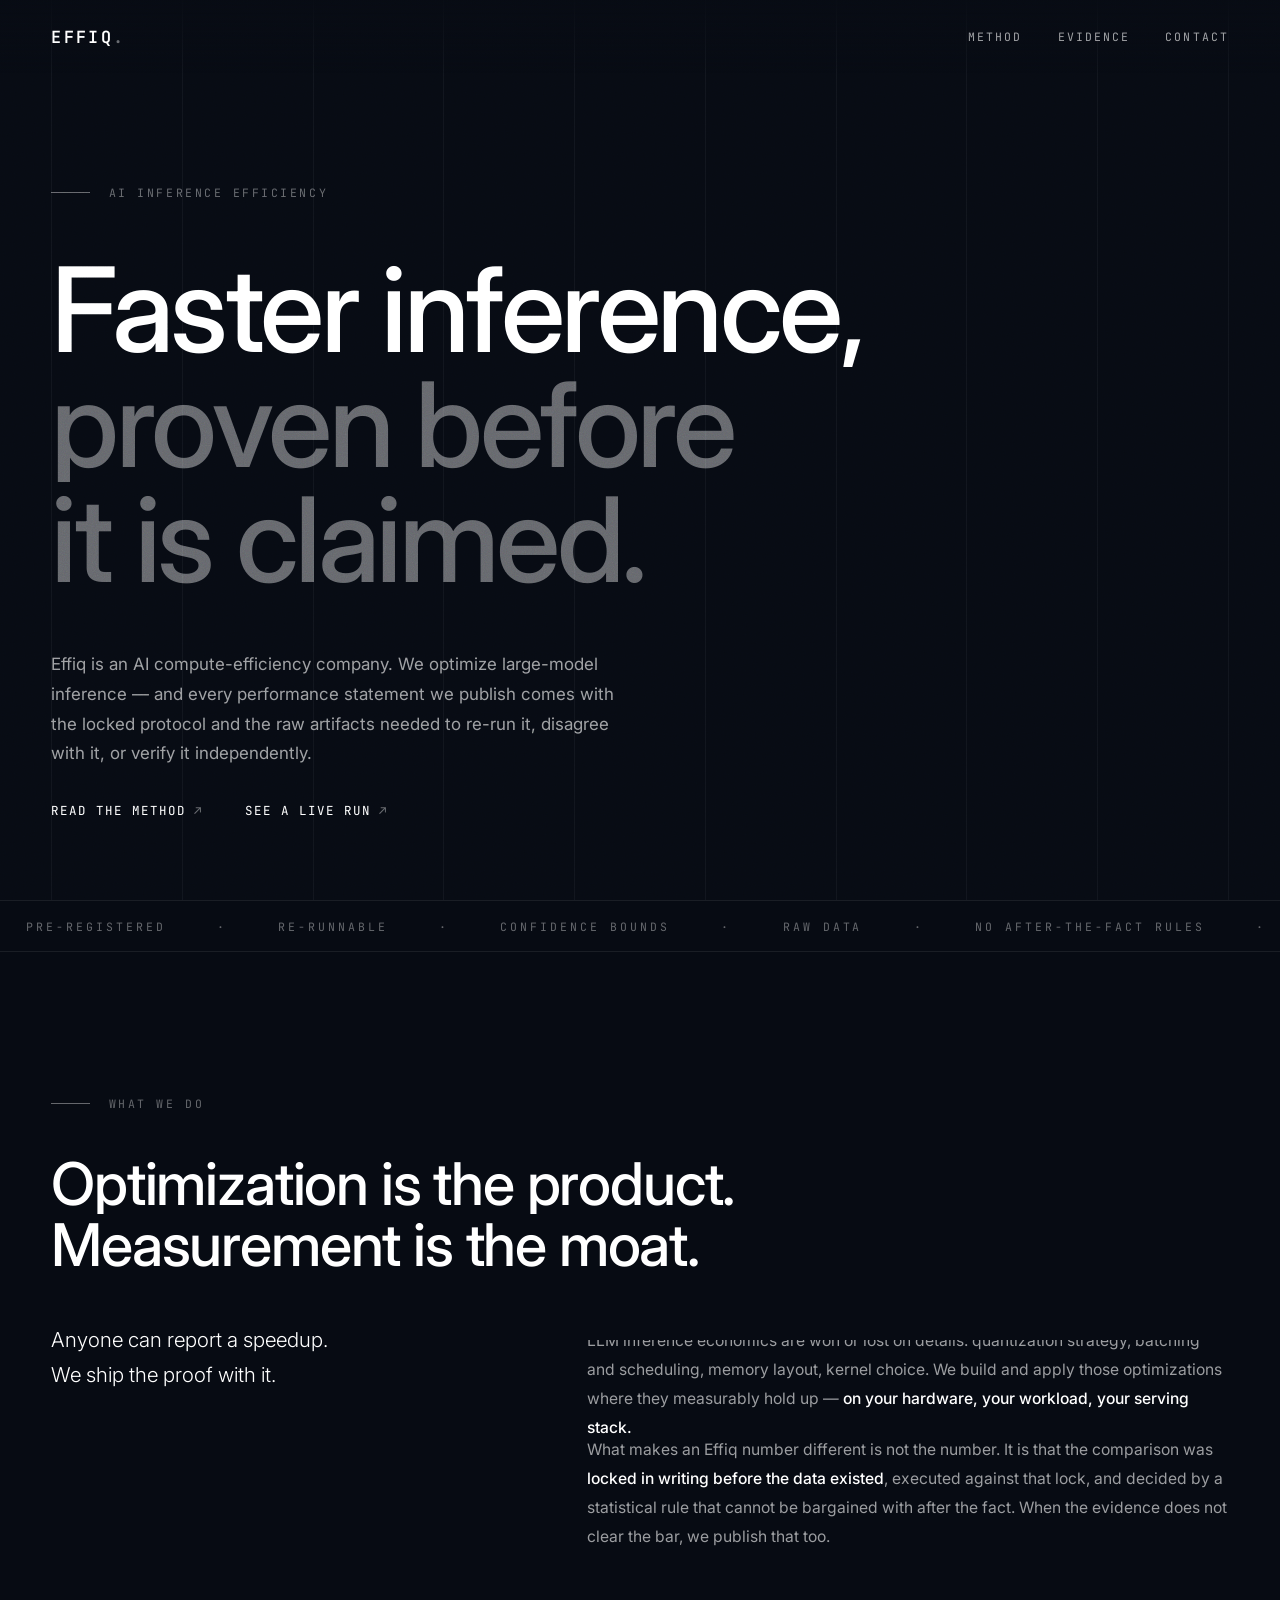
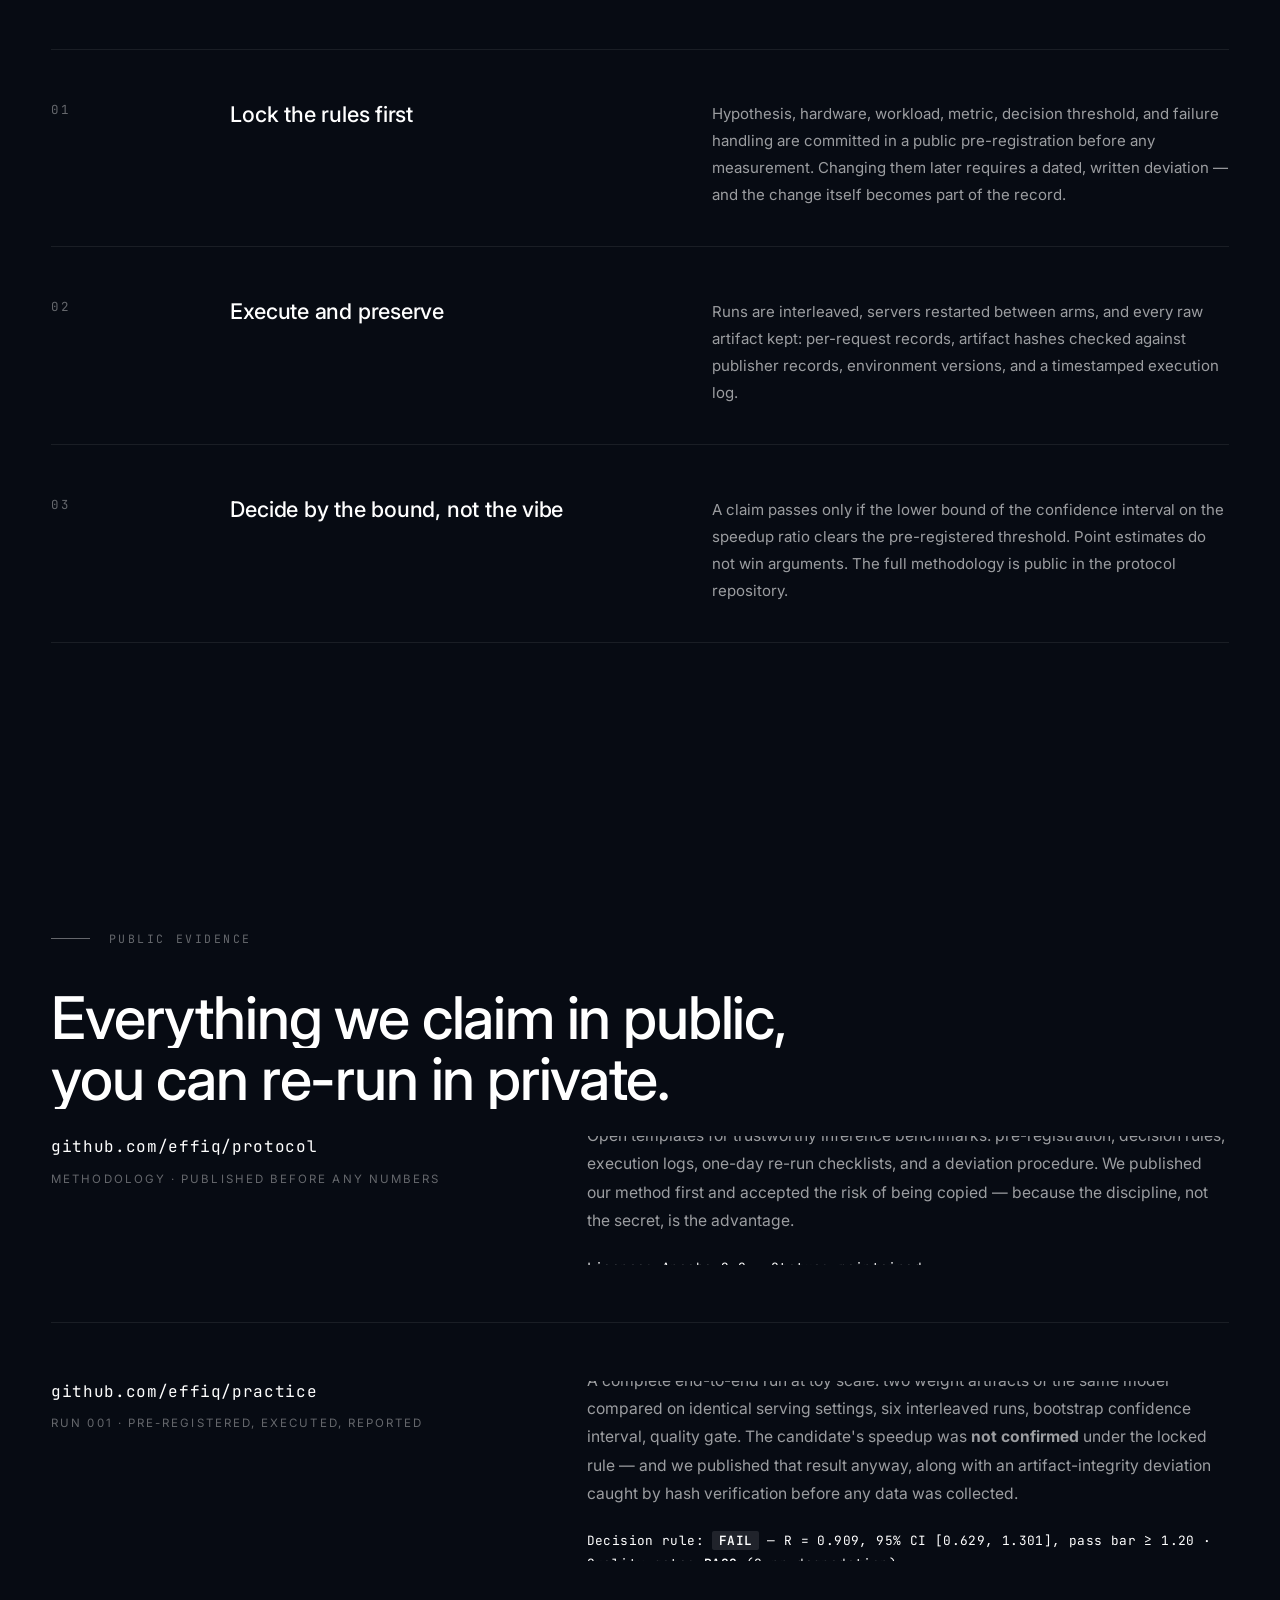
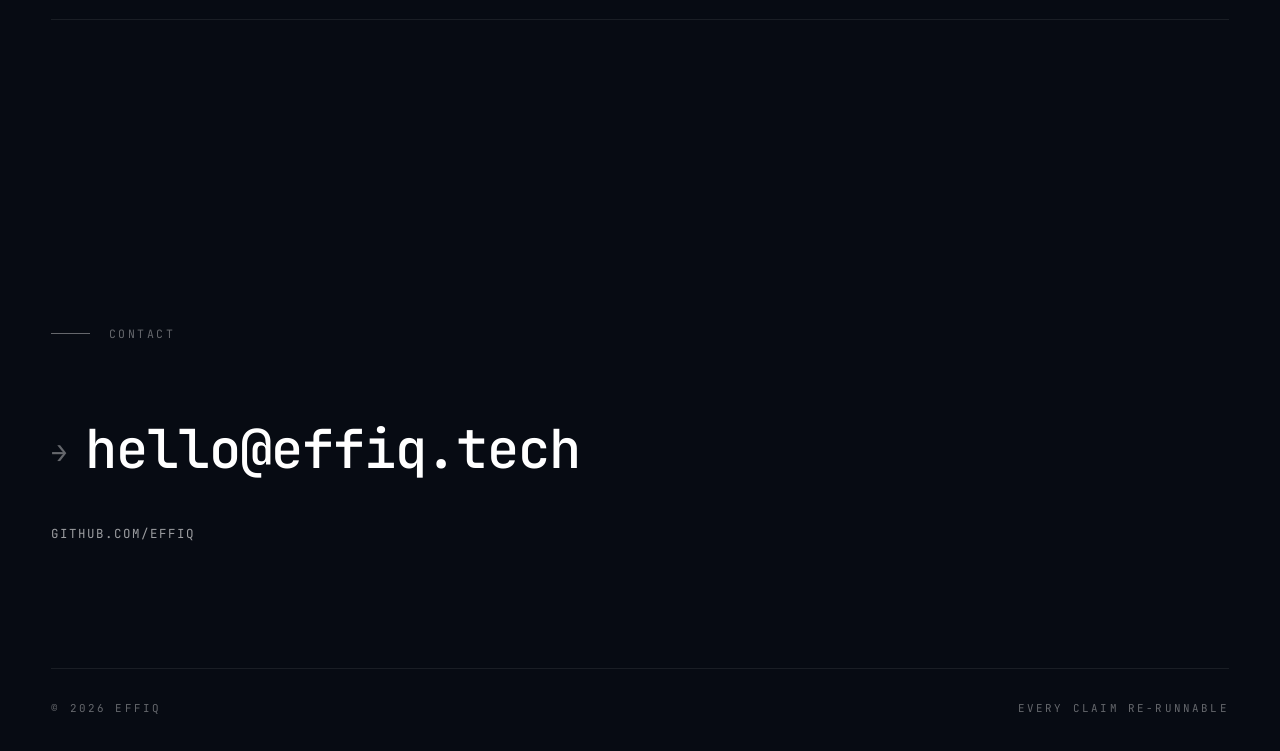
==== index.html @ 31809a0b "Launch effiq.tech" ====
<!DOCTYPE html>
<html lang="en">
<head>
<meta charset="UTF-8">
<meta name="viewport" content="width=device-width, initial-scale=1.0">
<title>Effiq — AI inference efficiency, proven before it is claimed</title>
<meta name="description" content="Effiq optimizes LLM inference and publishes the measurement discipline behind every number. Rules locked before data. Raw artifacts. Confidence-bound decisions.">
<link rel="icon" type="image/svg+xml" href="favicon.svg">
<link rel="preconnect" href="https://fonts.googleapis.com">
<link rel="preconnect" href="https://fonts.gstatic.com" crossorigin>
<link href="https://fonts.googleapis.com/css2?family=Inter:wght@300;400;500;600&family=JetBrains+Mono:wght@400;500;600&display=swap" rel="stylesheet">
<style>
:root{
  --bg:#070b13;
  --ink:#ffffff;
  --dim:rgba(255,255,255,.60);
  --faint:rgba(255,255,255,.38);
  --line:rgba(255,255,255,.08);
  --mono:'JetBrains Mono',ui-monospace,monospace;
  --sans:'Inter',-apple-system,'Segoe UI',sans-serif;
  --ease:cubic-bezier(.625,.05,0,1);
}
*{margin:0;padding:0;box-sizing:border-box}
html{scroll-behavior:smooth}
body{
  background:var(--bg);color:var(--ink);
  font-family:var(--sans);font-weight:400;
  -webkit-font-smoothing:antialiased;
  overflow-x:hidden;
}
::selection{background:var(--ink);color:var(--bg)}
:focus-visible{outline:2px solid rgba(255,255,255,.85);outline-offset:4px}
a{color:inherit;text-decoration:none}

/* line-height trim */
h1,h2,h3,p{--trim:0.5lh}
h1::before,h2::before,h3::before,p::before{
  content:"";display:table;margin-bottom:calc(-1 * var(--trim));
}
h1::after,h2::after,h3::after,p::after{
  content:"";display:table;margin-bottom:calc(-1 * var(--trim));
}

/* grain */
.grain{
  position:fixed;inset:0;z-index:50;pointer-events:none;
  opacity:.20;mix-blend-mode:overlay;
  background-image:url("data:image/svg+xml,%3Csvg xmlns='http://www.w3.org/2000/svg' width='200' height='200'%3E%3Cfilter id='n'%3E%3CfeTurbulence type='fractalNoise' baseFrequency='0.9' numOctaves='4' stitchTiles='stitch'/%3E%3C/filter%3E%3Crect width='200' height='200' filter='url(%23n)'/%3E%3C/svg%3E");
  background-size:200px 200px;
}

/* grid overlay + traces */
.gridlines{position:fixed;inset:0;z-index:0;pointer-events:none;display:flex;justify-content:space-between;padding:0 4vw}
.gridlines i{position:relative;width:1px;height:100%;background:rgba(255,255,255,.045)}
.gridlines i::after{
  content:"";position:absolute;left:0;top:0;width:1px;height:14vh;
  background:linear-gradient(to bottom,transparent,rgba(255,255,255,.28),transparent);
  opacity:0;animation:trace linear infinite;
}
.gridlines i:nth-child(1)::after{animation-duration:8s;animation-delay:0s}
.gridlines i:nth-child(2)::after{animation-duration:10s;animation-delay:3s}
.gridlines i:nth-child(3)::after{animation-duration:7s;animation-delay:6s}
.gridlines i:nth-child(4)::after{animation-duration:11s;animation-delay:2s}
.gridlines i:nth-child(5)::after{animation-duration:9s;animation-delay:8s}
.gridlines i:nth-child(6)::after{animation-duration:12s;animation-delay:4s}
.gridlines i:nth-child(7)::after{animation-duration:6.5s;animation-delay:10s}
.gridlines i:nth-child(8)::after{animation-duration:10.5s;animation-delay:1.5s}
.gridlines i:nth-child(9)::after{animation-duration:8.5s;animation-delay:7s}
.gridlines i:nth-child(10)::after{animation-duration:9.5s;animation-delay:5s}
@keyframes trace{
  0%{transform:translateY(-20vh);opacity:0}
  8%{opacity:.35}
  85%{opacity:.35}
  100%{transform:translateY(120vh);opacity:0}
}

.wrap{position:relative;z-index:1;max-width:1500px;margin:0 auto;padding:0 4vw}

/* nav */
nav{
  position:fixed;top:0;left:0;right:0;z-index:40;
  display:flex;justify-content:space-between;align-items:center;
  padding:1.6rem 4vw;
  background:linear-gradient(to bottom,rgba(7,11,19,.92),rgba(7,11,19,0));
}
.logo{font-family:var(--mono);font-weight:600;font-size:1.05rem;letter-spacing:.14em}
.logo em{font-style:normal;color:var(--faint)}
.navlinks{display:flex;gap:2.2rem;font-family:var(--mono);font-size:.72rem;letter-spacing:.18em;text-transform:uppercase;color:var(--dim)}

/* underline link */
.ul{position:relative;display:inline-block}
.ul::before{
  content:"";position:absolute;bottom:-.10em;left:0;width:100%;height:.0625em;
  background:currentColor;transform:scaleX(0) rotate(.001deg);transform-origin:right;
  transition:transform .5s var(--ease);
}
.ul:hover::before{transform:scaleX(1) rotate(.001deg);transform-origin:left}

/* hero */
.hero{min-height:100svh;display:flex;flex-direction:column;justify-content:flex-end;padding-bottom:9vh;padding-top:9rem;container-type:inline-size}
.hero .label{font-family:var(--mono);font-size:.72rem;letter-spacing:.22em;text-transform:uppercase;color:var(--faint);margin-bottom:3.2rem;display:flex;gap:1.2rem;align-items:center}
.hero .label::before{content:"";width:2.4rem;height:1px;background:var(--faint)}
h1{
  font-size:10cqw;font-weight:500;letter-spacing:-.03em;line-height:.98;
  white-space:nowrap;margin-bottom:4.2rem;
}
h1::before,h1::after{content:none}
h1 .thin{color:var(--faint)}
.hero .sub{max-width:34em;font-size:1.06rem;line-height:1.75;color:var(--dim);margin-bottom:3rem}
.hero .ctas{display:flex;gap:2.6rem;font-family:var(--mono);font-size:.78rem;letter-spacing:.16em;text-transform:uppercase}
.hero .ctas a{color:var(--ink)}
.hero .ctas a span{color:var(--faint);margin-left:.5rem}

/* marquee */
.marquee{border-top:1px solid var(--line);border-bottom:1px solid var(--line);overflow:hidden;padding:1.1rem 0;position:relative;z-index:1}
.marquee .track{display:flex;width:max-content;animation:mq 42s linear infinite;font-family:var(--mono);font-size:.72rem;letter-spacing:.26em;text-transform:uppercase;color:var(--faint);white-space:nowrap}
.marquee .track span{padding:0 1.6rem}
@keyframes mq{from{transform:translateX(0)}to{transform:translateX(-50%)}}

/* sections */
section{padding:16vh 0}
.kicker{font-family:var(--mono);font-size:.72rem;letter-spacing:.22em;text-transform:uppercase;color:var(--faint);margin-bottom:4.5rem;display:flex;gap:1.2rem;align-items:center}
.kicker::before{content:"";width:2.4rem;height:1px;background:var(--faint)}
h2{font-size:clamp(2.2rem,4.6vw,4.2rem);font-weight:500;letter-spacing:-.02em;line-height:1.04;max-width:16em}

/* split two-col, asymmetric */
.cols{display:grid;grid-template-columns:5fr 7fr;gap:6vw;margin-top:6rem}
.cols .lead{font-size:1.28rem;line-height:1.7;color:var(--ink);font-weight:300}
.cols .body{font-size:.98rem;line-height:1.85;color:var(--dim)}
.cols .body p+p{margin-top:1.4em}
.cols .body strong{color:var(--ink);font-weight:500}

/* method steps — rules, not cards */
.steps{margin-top:7rem;border-top:1px solid var(--line)}
.step{display:grid;grid-template-columns:8rem 1fr 1.2fr;gap:4vw;padding:3.2rem 0;border-bottom:1px solid var(--line);align-items:baseline}
.step .num{font-family:var(--mono);font-size:.78rem;letter-spacing:.2em;color:var(--faint)}
.step h3{font-size:1.35rem;font-weight:500;letter-spacing:-.01em}
.step p{font-size:.94rem;line-height:1.8;color:var(--dim)}

/* evidence rows */
.repo-row{display:grid;grid-template-columns:5fr 7fr;gap:6vw;padding:3.6rem 0;border-bottom:1px solid var(--line);align-items:start}
.repo-row:first-of-type{border-top:1px solid var(--line);margin-top:6rem}
.repo-row .name{font-family:var(--mono);font-size:1rem;letter-spacing:.04em}
.repo-row small{display:block;margin-top:.9rem;font-size:.72rem;letter-spacing:.18em;text-transform:uppercase;color:var(--faint)}
.repo-row .desc{font-size:.98rem;line-height:1.8;color:var(--dim)}
.repo-row .desc .stat{font-family:var(--mono);font-size:.8rem;color:var(--ink);display:block;margin-top:1.3rem;letter-spacing:.03em}
.repo-row .desc .stat b{font-weight:600}
.repo-row .desc .stat .fail{color:var(--ink);background:rgba(255,255,255,.10);padding:.1em .5em;border-radius:2px}

/* footer */
footer{padding:18vh 0 4vh}
footer .mail{font-size:clamp(1.8rem,4.2vw,3.6rem);font-weight:500;letter-spacing:-.02em;font-family:var(--mono)}
footer .mail span{font-size:.5em;vertical-align:middle;margin-right:1.2rem;color:var(--faint)}
footer .githubline{margin-top:2.6rem;font-family:var(--mono);font-size:.78rem;letter-spacing:.16em;text-transform:uppercase;color:var(--dim)}
.footbar{margin-top:14vh;padding-top:2rem;border-top:1px solid var(--line);display:flex;justify-content:space-between;font-family:var(--mono);font-size:.68rem;letter-spacing:.2em;text-transform:uppercase;color:var(--faint)}

/* reveal */
.lm{display:block;overflow:clip}
.rv .li{display:block;transform:translateY(110%);transition:transform 1.1s var(--ease)}
.rv.on .li{transform:translateY(0)}

@media (max-width:900px){
  .cols,.repo-row,.step{grid-template-columns:1fr;gap:1.6rem}
  h1{white-space:normal;font-size:clamp(2.6rem,13vw,5rem)}
  .navlinks{display:none}
  section{padding:12vh 0}
}
@media (prefers-reduced-motion:reduce){
  .gridlines i::after,.marquee .track{animation:none}
  .rv .li,.rv2{transform:none;transition:none;opacity:1}
  html{scroll-behavior:auto}
}
</style>
</head>
<body>

<div class="grain" aria-hidden="true"></div>
<div class="gridlines" aria-hidden="true"><i></i><i></i><i></i><i></i><i></i><i></i><i></i><i></i><i></i><i></i></div>

<nav>
  <a class="logo" href="#top">EFFIQ<em>.</em></a>
  <div class="navlinks">
    <a class="ul" href="#method">Method</a>
    <a class="ul" href="#evidence">Evidence</a>
    <a class="ul" href="#contact">Contact</a>
  </div>
</nav>

<header class="hero wrap" id="top">
  <div class="label">AI inference efficiency</div>
  <h1>
    <span class="lm"><span class="li">Faster inference,</span></span>
    <span class="lm"><span class="li thin">proven before</span></span>
    <span class="lm"><span class="li thin">it is claimed.</span></span>
  </h1>
  <p class="sub">Effiq is an AI compute-efficiency company. We optimize large-model inference —
  and every performance statement we publish comes with the locked protocol and the raw
  artifacts needed to re-run it, disagree with it, or verify it independently.</p>
  <div class="ctas">
    <a class="ul" href="https://github.com/effiq/protocol">Read the method<span>↗</span></a>
    <a class="ul" href="https://github.com/effiq/practice">See a live run<span>↗</span></a>
  </div>
</header>

<div class="marquee" aria-hidden="true">
  <div class="track">
    <span>Pre-registered</span><span>·</span><span>Re-runnable</span><span>·</span><span>Confidence bounds</span><span>·</span><span>Raw data</span><span>·</span><span>No after-the-fact rules</span><span>·</span><span>Artifact hashes verified</span><span>·</span>
    <span>Pre-registered</span><span>·</span><span>Re-runnable</span><span>·</span><span>Confidence bounds</span><span>·</span><span>Raw data</span><span>·</span><span>No after-the-fact rules</span><span>·</span><span>Artifact hashes verified</span><span>·</span>
  </div>
</div>

<main class="wrap">

  <section id="method">
    <div class="kicker">What we do</div>
    <h2 class="rv"><span class="lm"><span class="li">Optimization is the product.</span></span>
    <span class="lm"><span class="li">Measurement is the moat.</span></span></h2>
    <div class="cols">
      <p class="lead rv"><span class="lm"><span class="li">Anyone can report a speedup.</span></span>
      <span class="lm"><span class="li">We ship the proof with it.</span></span></p>
      <div class="body rv"><span class="lm"><span class="li">
        <p>LLM inference economics are won or lost on details: quantization strategy, batching and scheduling, memory layout, kernel choice. We build and apply those optimizations where they measurably hold up — <strong>on your hardware, your workload, your serving stack.</strong></p>
        <p>What makes an Effiq number different is not the number. It is that the comparison was <strong>locked in writing before the data existed</strong>, executed against that lock, and decided by a statistical rule that cannot be bargained with after the fact. When the evidence does not clear the bar, we publish that too.</p>
      </span></span></div>
    </div>

    <div class="steps">
      <div class="step rv2">
        <div class="num">01</div>
        <h3>Lock the rules first</h3>
        <p>Hypothesis, hardware, workload, metric, decision threshold, and failure handling are committed in a public pre-registration before any measurement. Changing them later requires a dated, written deviation — and the change itself becomes part of the record.</p>
</div>
      <div class="step rv2">
        <div class="num">02</div>
        <h3>Execute and preserve</h3>
        <p>Runs are interleaved, servers restarted between arms, and every raw artifact kept: per-request records, artifact hashes checked against publisher records, environment versions, and a timestamped execution log.</p>
</div>
      <div class="step rv2">
        <div class="num">03</div>
        <h3>Decide by the bound, not the vibe</h3>
        <p>A claim passes only if the lower bound of the confidence interval on the speedup ratio clears the pre-registered threshold. Point estimates do not win arguments. The full methodology is public in the protocol repository.</p>
</div>
    </div>
  </section>

  <section id="evidence">
    <div class="kicker">Public evidence</div>
    <h2 class="rv"><span class="lm"><span class="li">Everything we claim in public,</span></span>
    <span class="lm"><span class="li">you can re-run in private.</span></span></h2>

    <div class="repo-row rv2">
      <div><a class="name ul" href="https://github.com/effiq/protocol">github.com/effiq/protocol</a>
      <small>Methodology · published before any numbers</small></div>
    </span></span><span class="lm"><span class="li">
      <p class="desc">Open templates for trustworthy inference benchmarks: pre-registration, decision rules, execution logs, one-day re-run checklists, and a deviation procedure. We published our method first and accepted the risk of being copied — because the discipline, not the secret, is the advantage.
      <span class="stat">License: Apache-2.0 · Status: maintained</span></p>
</div>

    <div class="repo-row rv2">
      <div><a class="name ul" href="https://github.com/effiq/practice">github.com/effiq/practice</a>
      <small>Run 001 · pre-registered, executed, reported</small></div>
    </span></span><span class="lm"><span class="li">
      <p class="desc">A complete end-to-end run at toy scale: two weight artifacts of the same model compared on identical serving settings, six interleaved runs, bootstrap confidence interval, quality gate. The candidate's speedup was <b>not confirmed</b> under the locked rule — and we published that result anyway, along with an artifact-integrity deviation caught by hash verification before any data was collected.
      <span class="stat">Decision rule: <b class="fail">FAIL</b> — R = 0.909, 95% CI [0.629, 1.301], pass bar ≥ 1.20 · Quality gate: <b>PASS</b> (0 pp degradation)</span></p>
</div>
  </section>

  <footer id="contact">
    <div class="kicker">Contact</div>
    <a class="mail ul" href="mailto:hello@effiq.tech"><span>→</span>hello@effiq.tech</a>
    <div class="githubline"><a class="ul" href="https://github.com/effiq">github.com/effiq</a></div>
    <div class="footbar">
      <span>© 2026 Effiq</span>
      <span>Every claim re-runnable</span>
    </div>
  </footer>

</main>

<script>
(function(){
  var io=new IntersectionObserver(function(entries){
    entries.forEach(function(e){
      if(e.isIntersecting){e.target.classList.add('on');io.unobserve(e.target);}
    });
  },{threshold:.15});
  document.querySelectorAll('.rv,.rv2').forEach(function(el){io.observe(el);});
})();
</script>
</body>
</html>
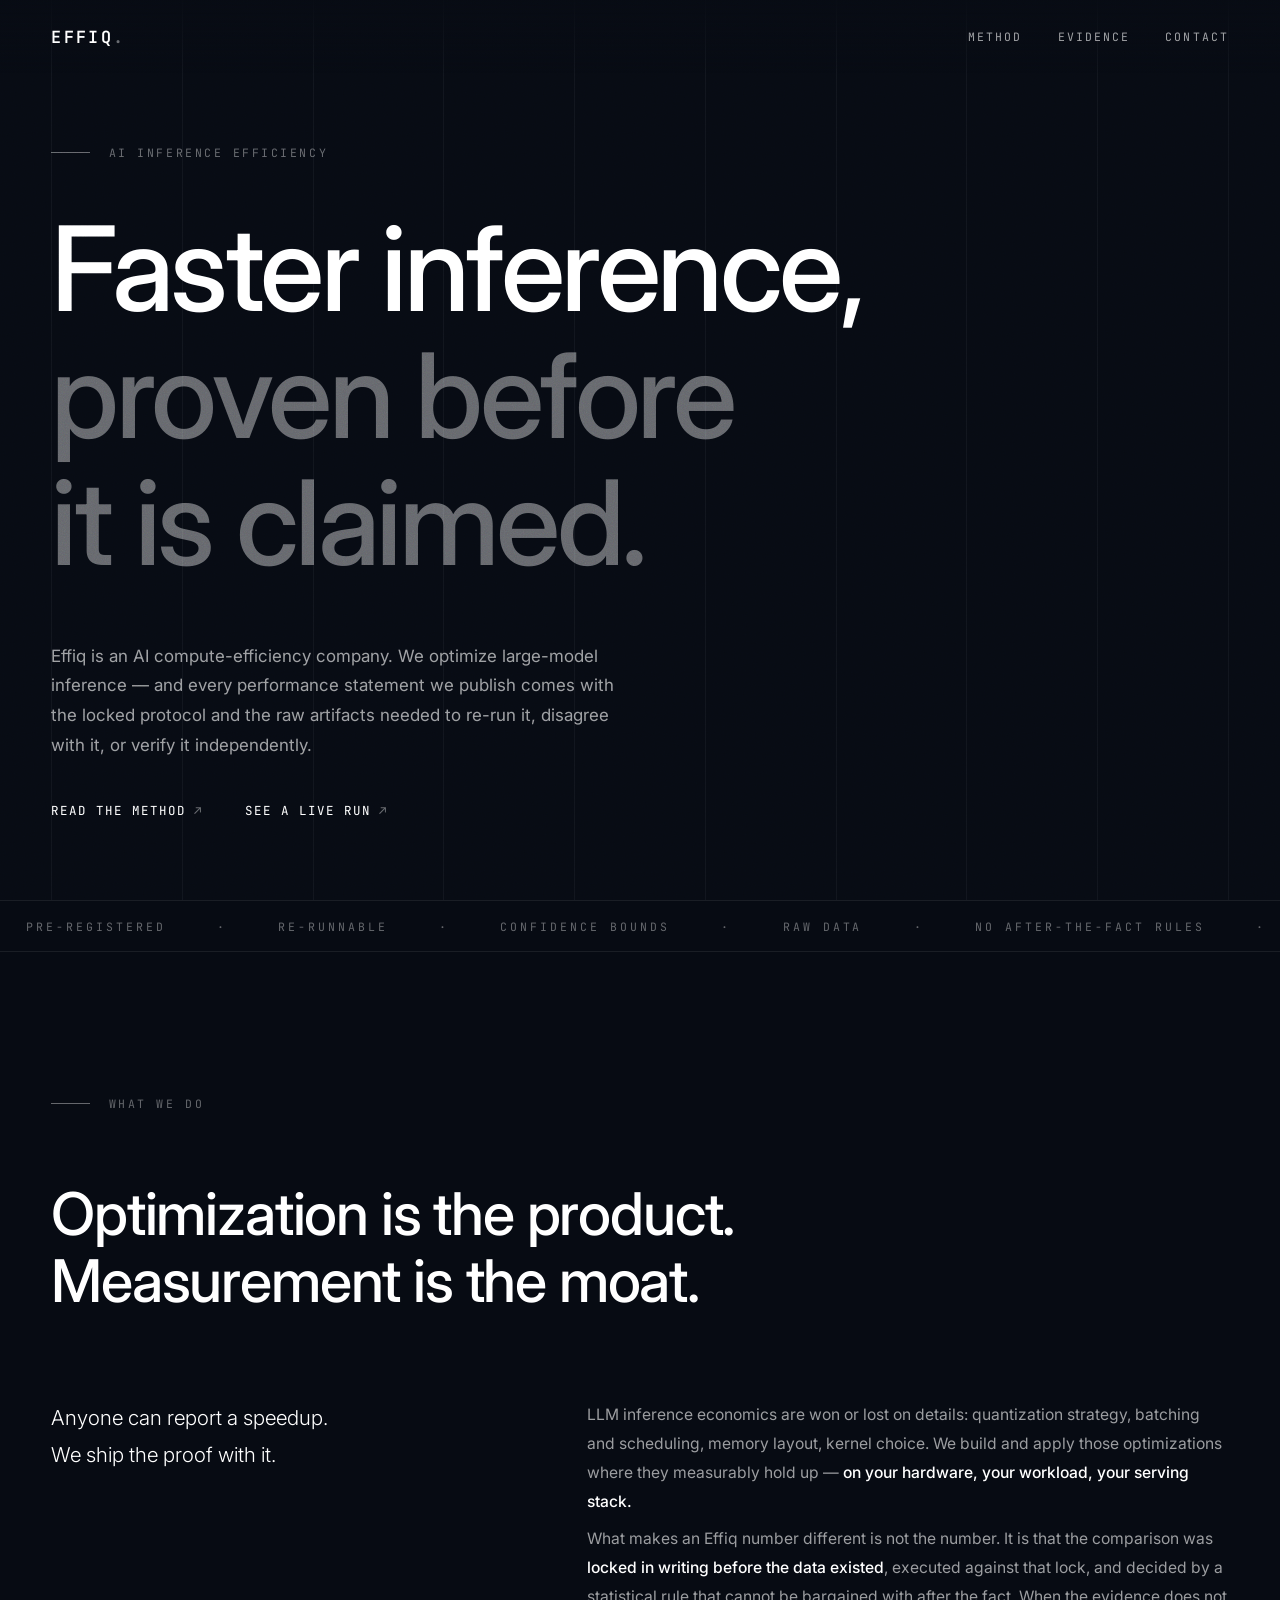
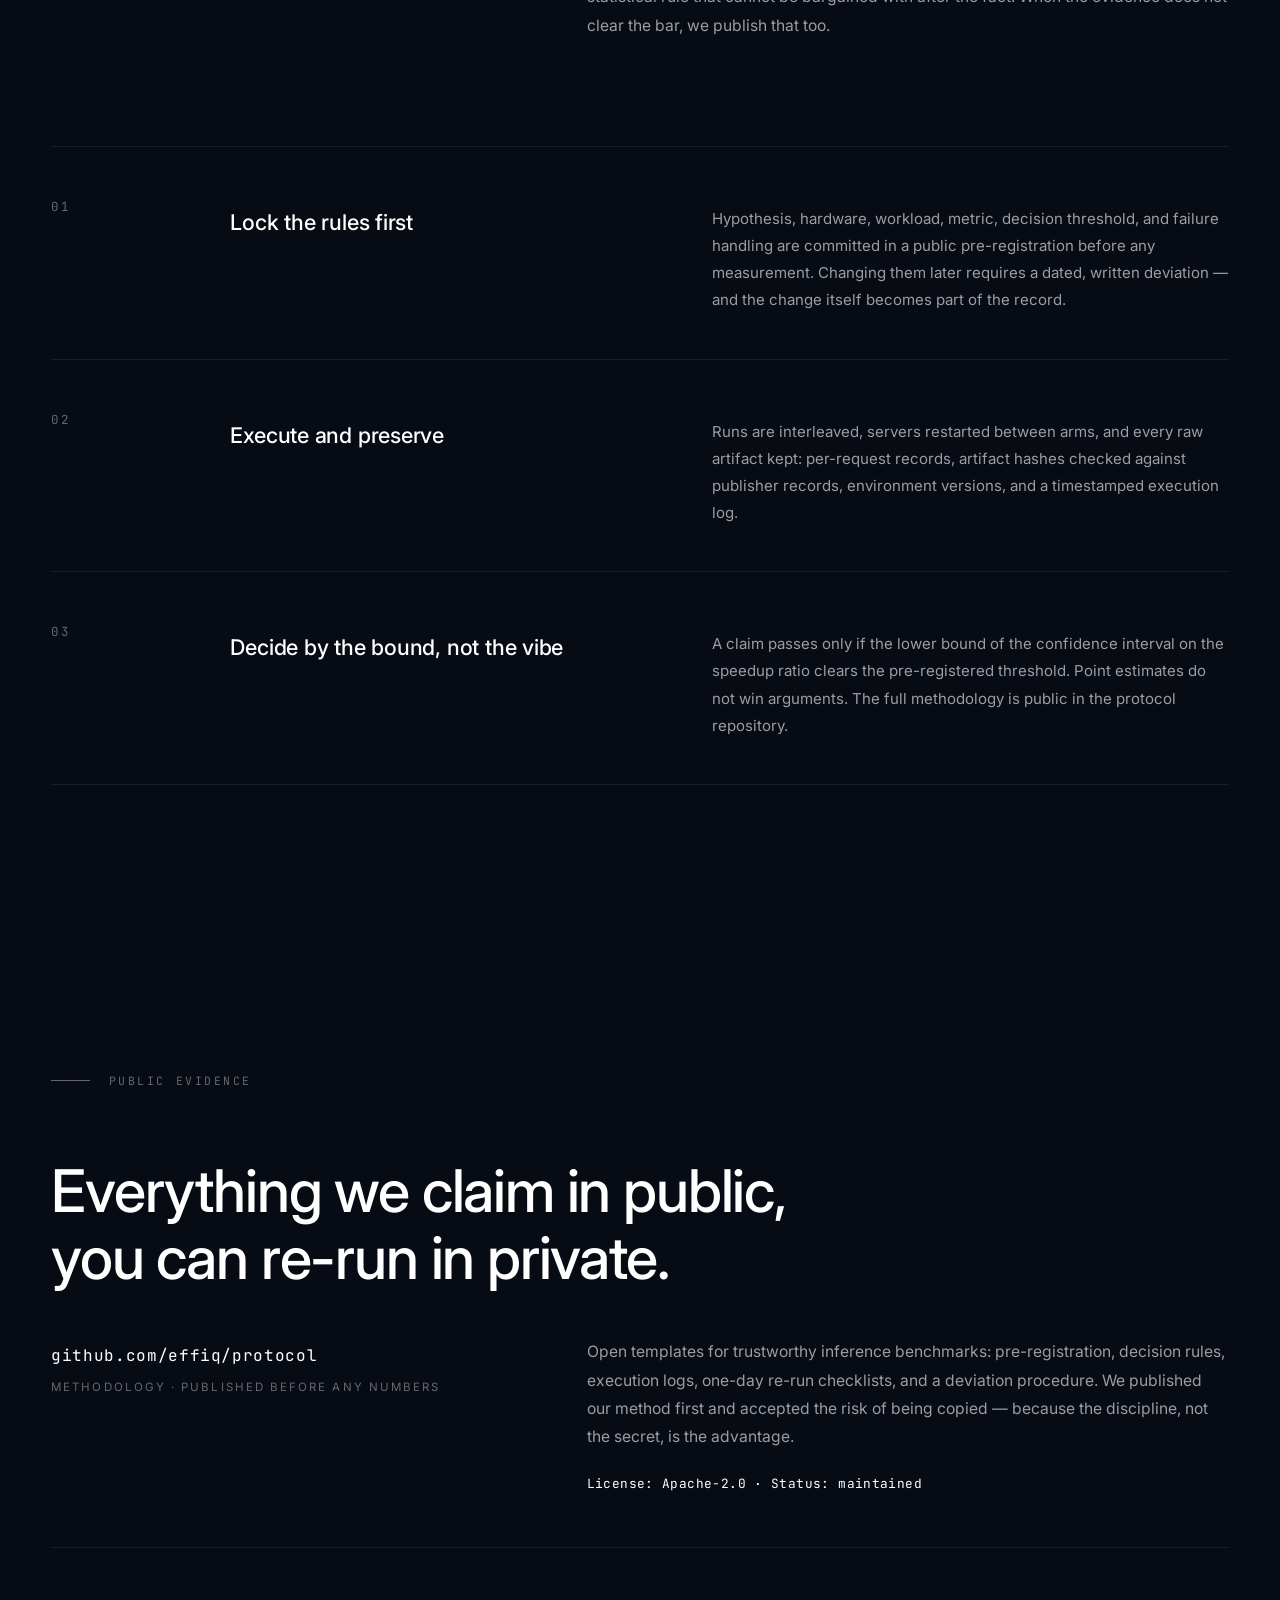
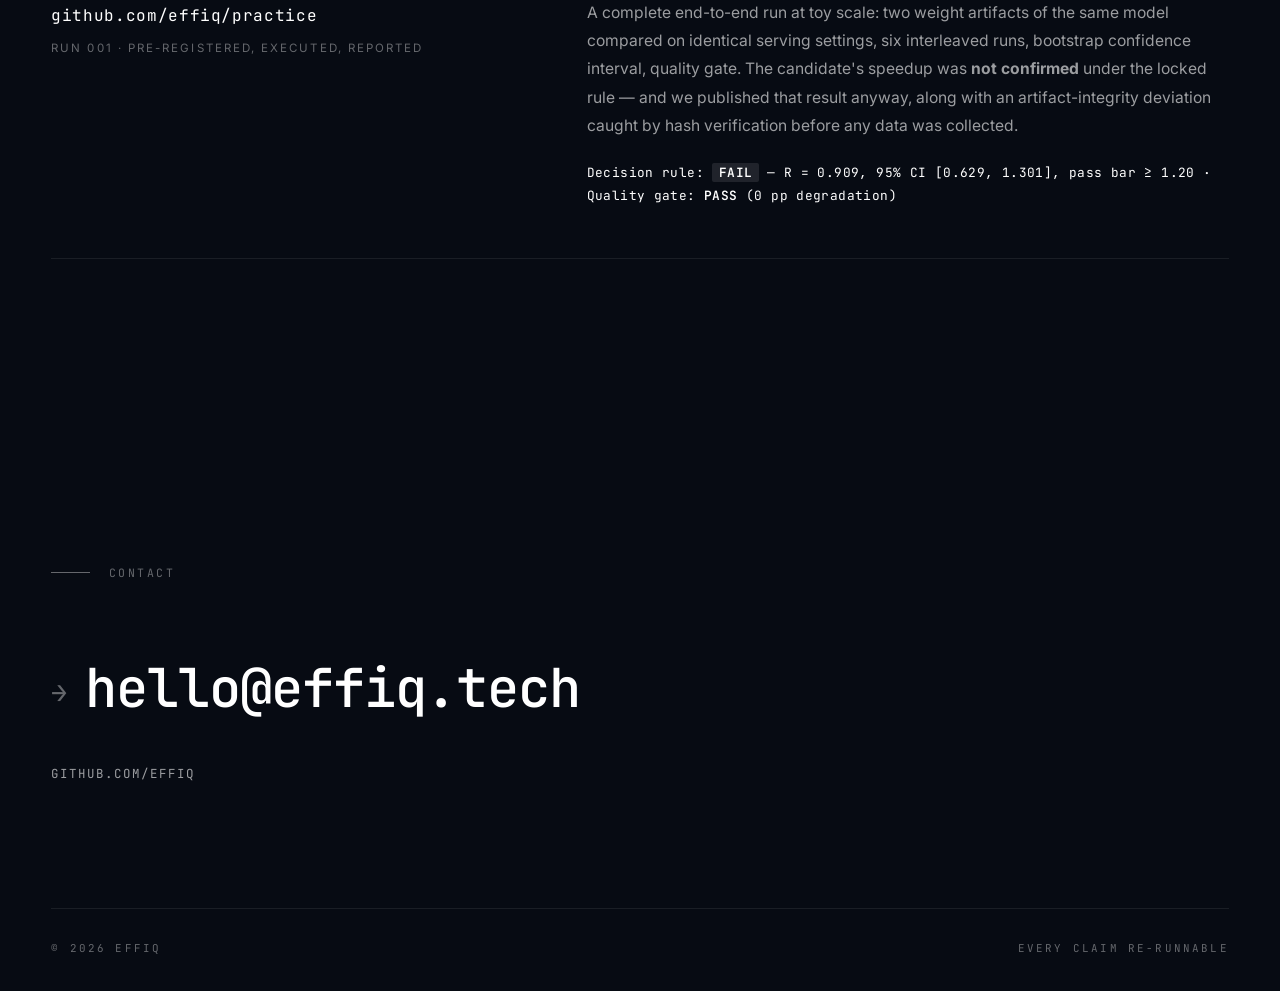
==== commit ec5cf905: "Add files via upload" ====
--- a/index.html
+++ b/index.html
@@ -33,7 +33,7 @@
 a{color:inherit;text-decoration:none}
 
 /* line-height trim */
-h1,h2,h3,p{--trim:0.5lh}
+h1,h2,h3,p{--trim:calc(.5lh - .5em)}
 h1::before,h2::before,h3::before,p::before{
   content:"";display:table;margin-bottom:calc(-1 * var(--trim));
 }
@@ -155,7 +155,7 @@
 .footbar{margin-top:14vh;padding-top:2rem;border-top:1px solid var(--line);display:flex;justify-content:space-between;font-family:var(--mono);font-size:.68rem;letter-spacing:.2em;text-transform:uppercase;color:var(--faint)}
 
 /* reveal */
-.lm{display:block;overflow:clip}
+.lm{display:block;overflow:clip;padding-block:.1em;margin-block:-.1em}
 .rv .li{display:block;transform:translateY(110%);transition:transform 1.1s var(--ease)}
 .rv.on .li{transform:translateY(0)}
 
@@ -251,7 +251,6 @@
     <div class="repo-row rv2">
       <div><a class="name ul" href="https://github.com/effiq/protocol">github.com/effiq/protocol</a>
       <small>Methodology · published before any numbers</small></div>
-    </span></span><span class="lm"><span class="li">
       <p class="desc">Open templates for trustworthy inference benchmarks: pre-registration, decision rules, execution logs, one-day re-run checklists, and a deviation procedure. We published our method first and accepted the risk of being copied — because the discipline, not the secret, is the advantage.
       <span class="stat">License: Apache-2.0 · Status: maintained</span></p>
 </div>
@@ -259,7 +258,6 @@
     <div class="repo-row rv2">
       <div><a class="name ul" href="https://github.com/effiq/practice">github.com/effiq/practice</a>
       <small>Run 001 · pre-registered, executed, reported</small></div>
-    </span></span><span class="lm"><span class="li">
       <p class="desc">A complete end-to-end run at toy scale: two weight artifacts of the same model compared on identical serving settings, six interleaved runs, bootstrap confidence interval, quality gate. The candidate's speedup was <b>not confirmed</b> under the locked rule — and we published that result anyway, along with an artifact-integrity deviation caught by hash verification before any data was collected.
       <span class="stat">Decision rule: <b class="fail">FAIL</b> — R = 0.909, 95% CI [0.629, 1.301], pass bar ≥ 1.20 · Quality gate: <b>PASS</b> (0 pp degradation)</span></p>
 </div>
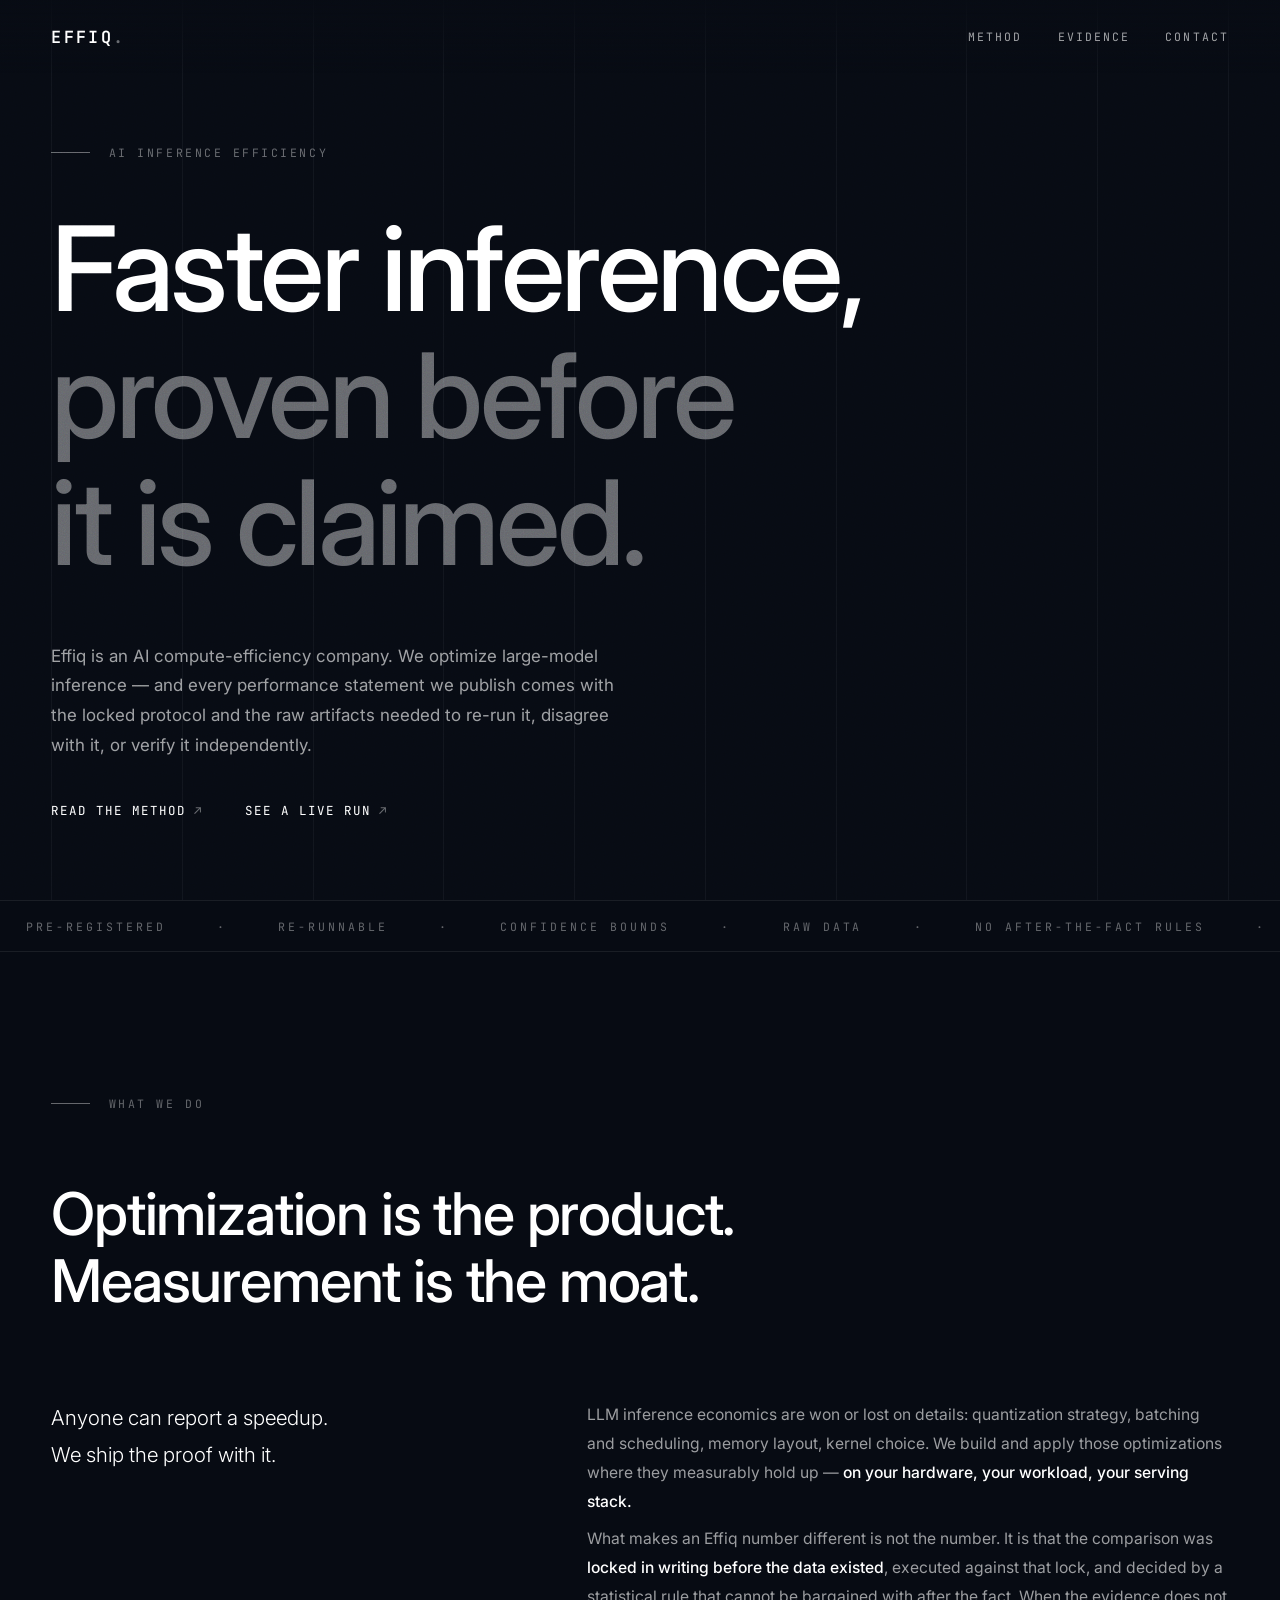
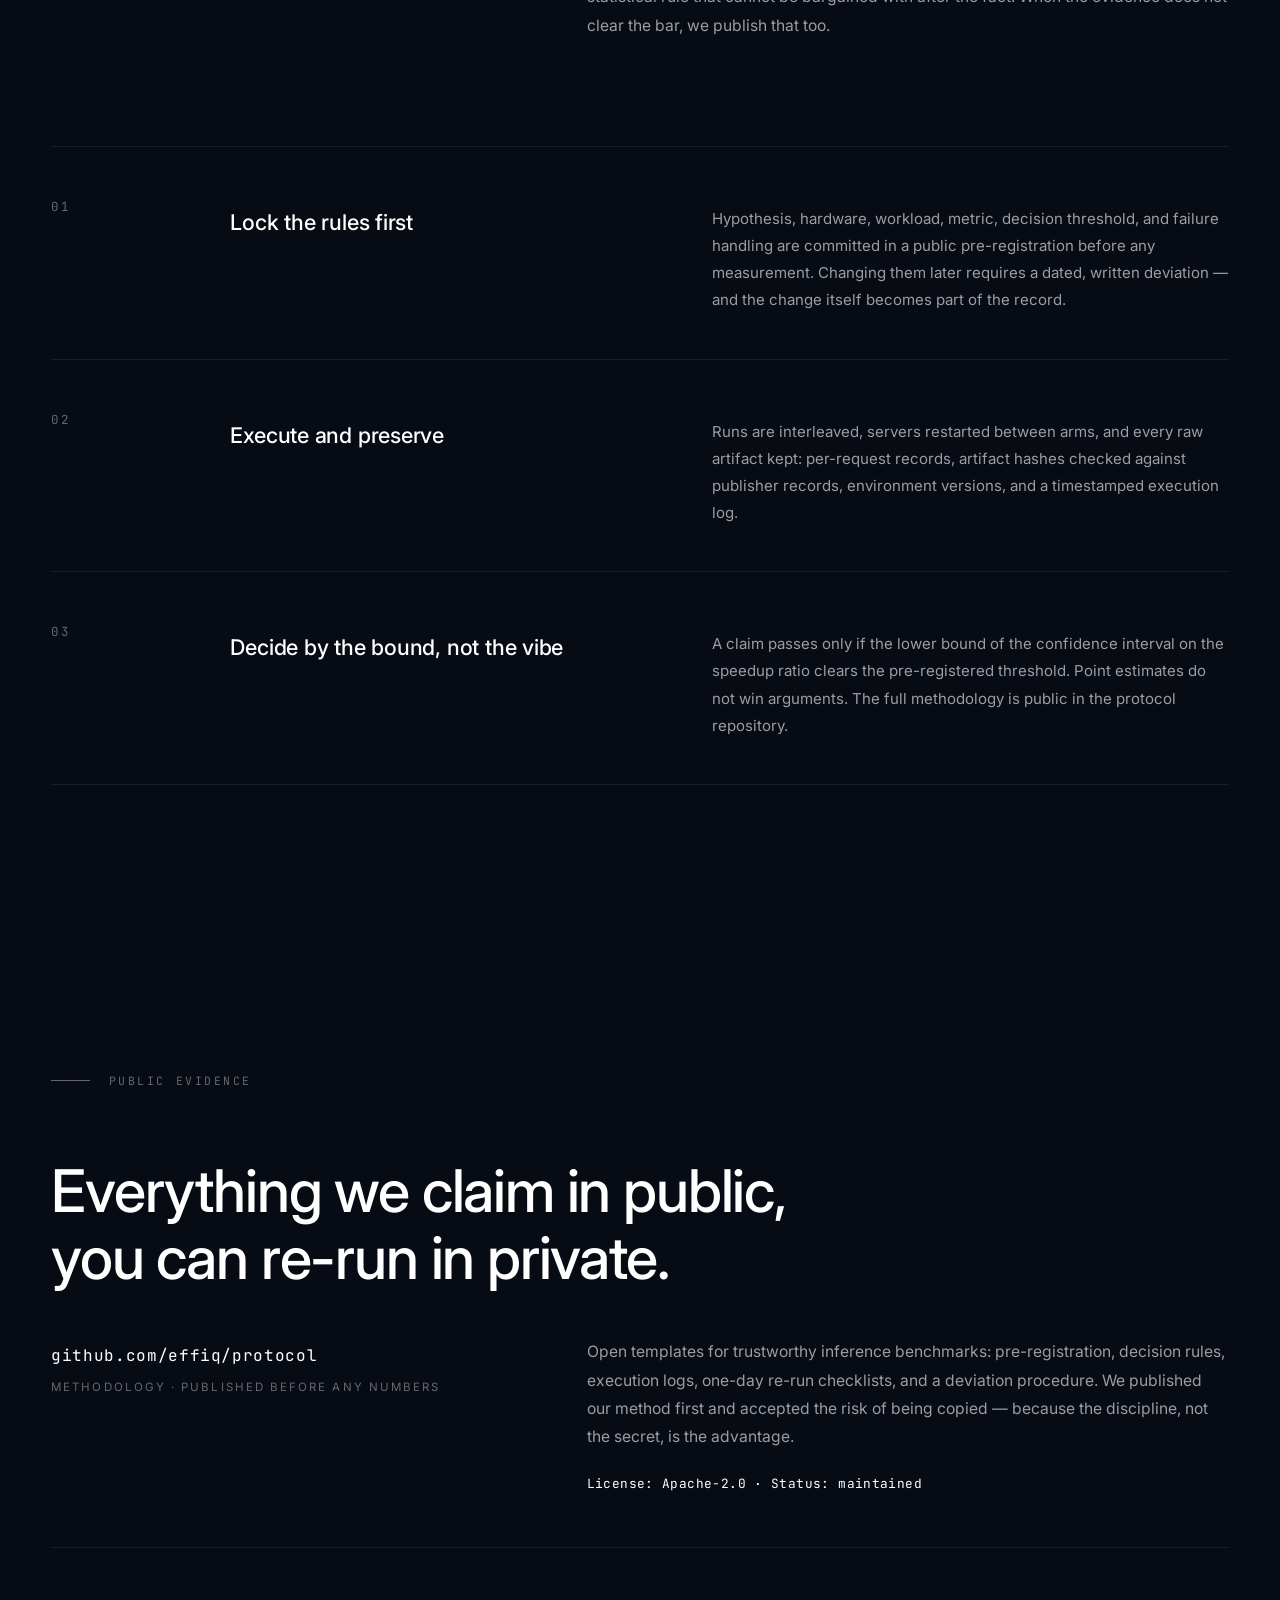
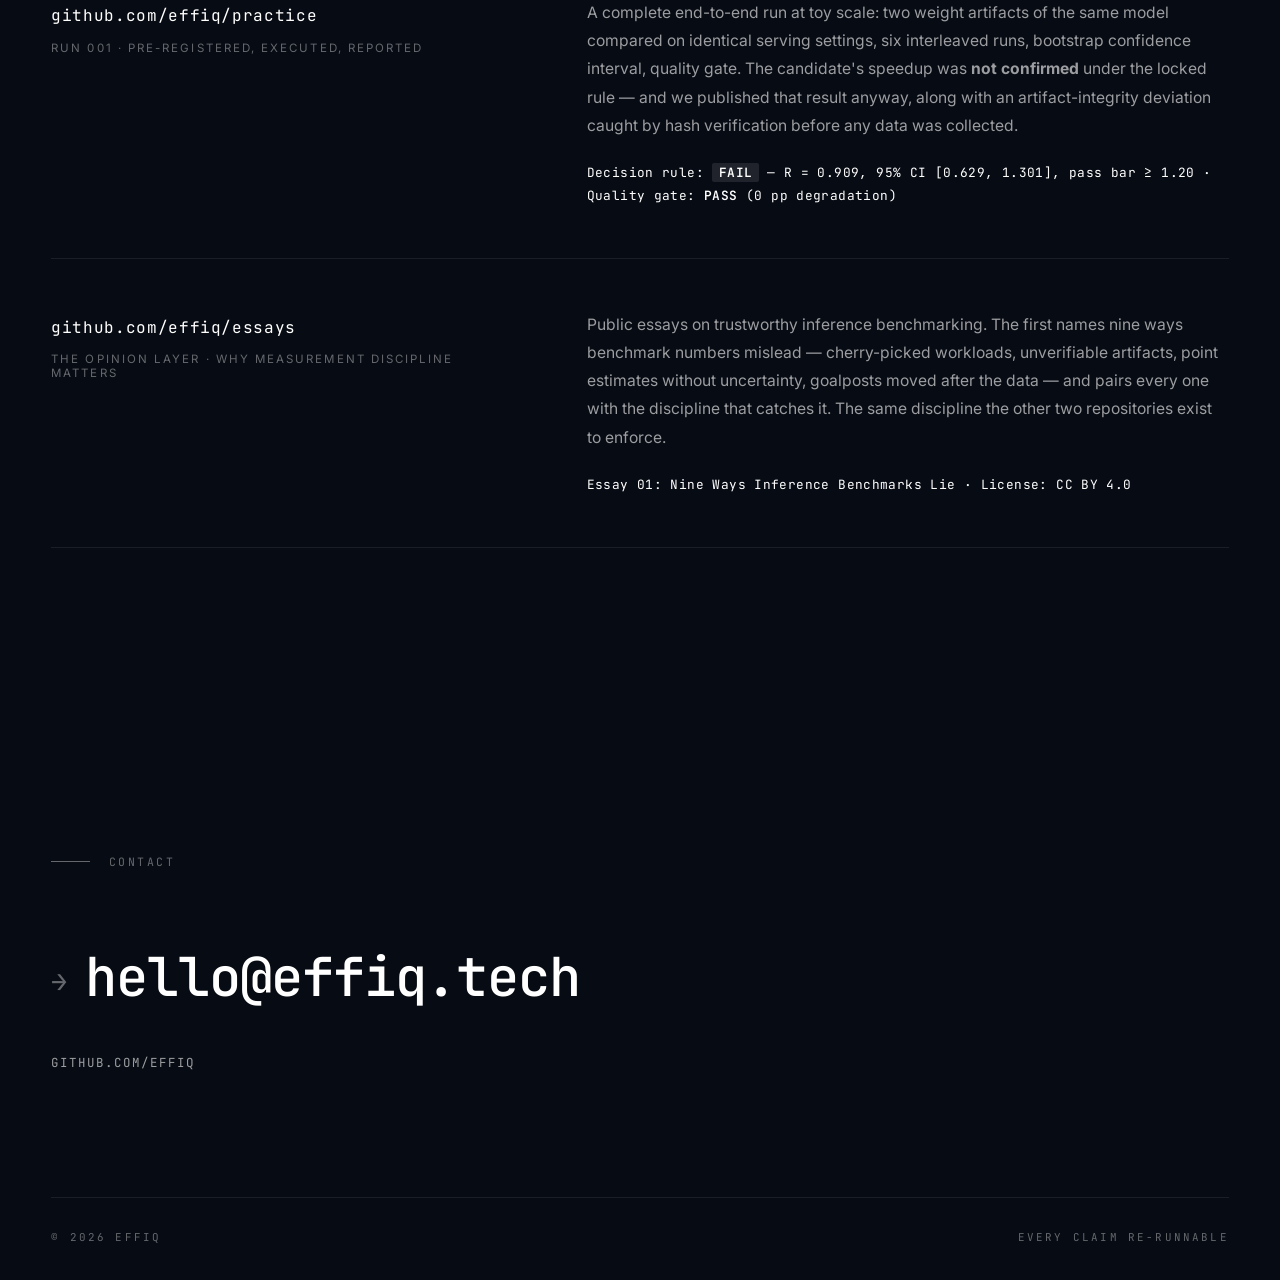
==== commit cfe8cf78: "Add essays repo to Evidence section" ====
--- a/index.html
+++ b/index.html
@@ -261,6 +261,13 @@
       <p class="desc">A complete end-to-end run at toy scale: two weight artifacts of the same model compared on identical serving settings, six interleaved runs, bootstrap confidence interval, quality gate. The candidate's speedup was <b>not confirmed</b> under the locked rule — and we published that result anyway, along with an artifact-integrity deviation caught by hash verification before any data was collected.
       <span class="stat">Decision rule: <b class="fail">FAIL</b> — R = 0.909, 95% CI [0.629, 1.301], pass bar ≥ 1.20 · Quality gate: <b>PASS</b> (0 pp degradation)</span></p>
 </div>
+
+    <div class="repo-row rv2">
+      <div><a class="name ul" href="https://github.com/effiq/essays">github.com/effiq/essays</a>
+      <small>The opinion layer · why measurement discipline matters</small></div>
+      <p class="desc">Public essays on trustworthy inference benchmarking. The first names nine ways benchmark numbers mislead — cherry-picked workloads, unverifiable artifacts, point estimates without uncertainty, goalposts moved after the data — and pairs every one with the discipline that catches it. The same discipline the other two repositories exist to enforce.
+      <span class="stat">Essay 01: Nine Ways Inference Benchmarks Lie · License: CC BY 4.0</span></p>
+</div>
   </section>
 
   <footer id="contact">
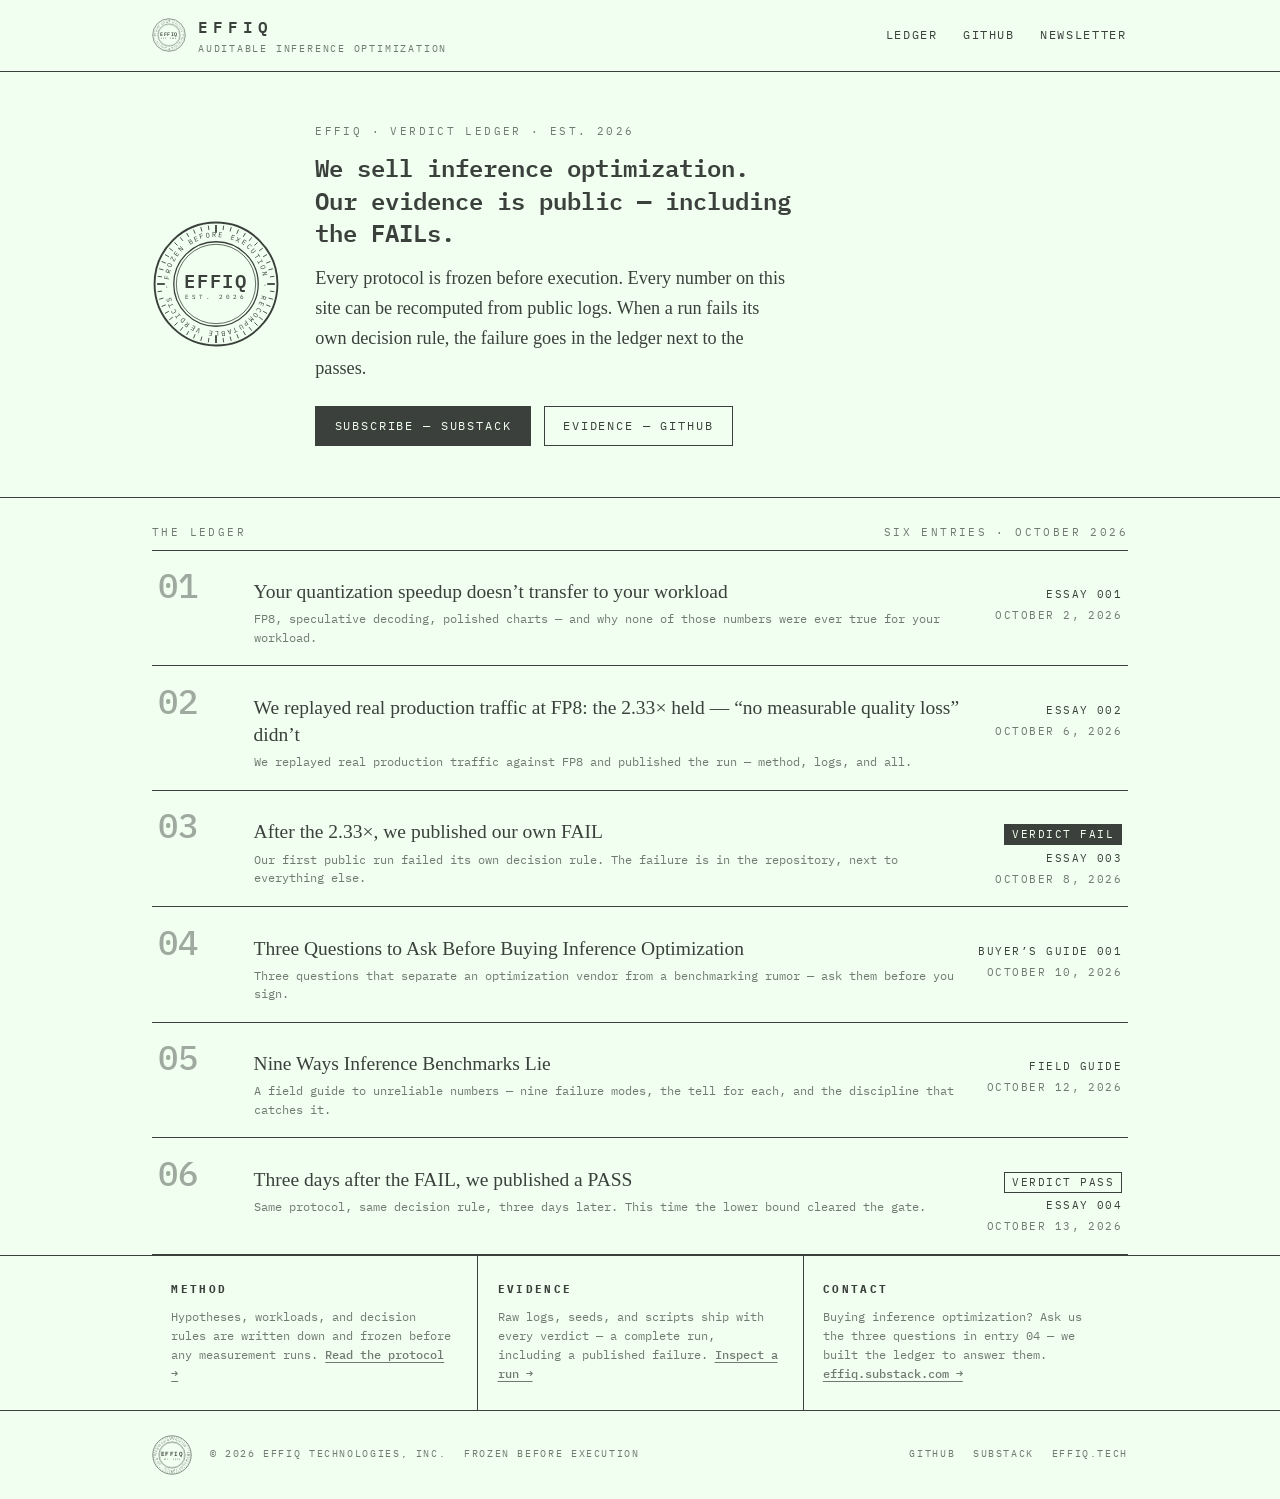
==== commit eb8e24e4: "Add files via upload" ====
--- a/index.html
+++ b/index.html
@@ -1,296 +1,268 @@
 <!DOCTYPE html>
 <html lang="en">
 <head>
-<meta charset="UTF-8">
-<meta name="viewport" content="width=device-width, initial-scale=1.0">
-<title>Effiq — AI inference efficiency, proven before it is claimed</title>
-<meta name="description" content="Effiq optimizes LLM inference and publishes the measurement discipline behind every number. Rules locked before data. Raw artifacts. Confidence-bound decisions.">
+<meta charset="utf-8">
+<meta name="viewport" content="width=device-width, initial-scale=1">
+<title>Effiq — Auditable inference optimization</title>
+<meta name="description" content="Effiq publishes inference-optimization verdicts with frozen protocols and recomputable evidence — including the FAILs.">
 <link rel="icon" type="image/svg+xml" href="favicon.svg">
 <link rel="preconnect" href="https://fonts.googleapis.com">
 <link rel="preconnect" href="https://fonts.gstatic.com" crossorigin>
-<link href="https://fonts.googleapis.com/css2?family=Inter:wght@300;400;500;600&family=JetBrains+Mono:wght@400;500;600&display=swap" rel="stylesheet">
-<style>
-:root{
-  --bg:#070b13;
-  --ink:#ffffff;
-  --dim:rgba(255,255,255,.60);
-  --faint:rgba(255,255,255,.38);
-  --line:rgba(255,255,255,.08);
-  --mono:'JetBrains Mono',ui-monospace,monospace;
-  --sans:'Inter',-apple-system,'Segoe UI',sans-serif;
-  --ease:cubic-bezier(.625,.05,0,1);
-}
-*{margin:0;padding:0;box-sizing:border-box}
-html{scroll-behavior:smooth}
-body{
-  background:var(--bg);color:var(--ink);
-  font-family:var(--sans);font-weight:400;
-  -webkit-font-smoothing:antialiased;
-  overflow-x:hidden;
-}
-::selection{background:var(--ink);color:var(--bg)}
-:focus-visible{outline:2px solid rgba(255,255,255,.85);outline-offset:4px}
-a{color:inherit;text-decoration:none}
-
-/* line-height trim */
-h1,h2,h3,p{--trim:calc(.5lh - .5em)}
-h1::before,h2::before,h3::before,p::before{
-  content:"";display:table;margin-bottom:calc(-1 * var(--trim));
-}
-h1::after,h2::after,h3::after,p::after{
-  content:"";display:table;margin-bottom:calc(-1 * var(--trim));
-}
-
-/* grain */
-.grain{
-  position:fixed;inset:0;z-index:50;pointer-events:none;
-  opacity:.20;mix-blend-mode:overlay;
-  background-image:url("data:image/svg+xml,%3Csvg xmlns='http://www.w3.org/2000/svg' width='200' height='200'%3E%3Cfilter id='n'%3E%3CfeTurbulence type='fractalNoise' baseFrequency='0.9' numOctaves='4' stitchTiles='stitch'/%3E%3C/filter%3E%3Crect width='200' height='200' filter='url(%23n)'/%3E%3C/svg%3E");
-  background-size:200px 200px;
-}
-
-/* grid overlay + traces */
-.gridlines{position:fixed;inset:0;z-index:0;pointer-events:none;display:flex;justify-content:space-between;padding:0 4vw}
-.gridlines i{position:relative;width:1px;height:100%;background:rgba(255,255,255,.045)}
-.gridlines i::after{
-  content:"";position:absolute;left:0;top:0;width:1px;height:14vh;
-  background:linear-gradient(to bottom,transparent,rgba(255,255,255,.28),transparent);
-  opacity:0;animation:trace linear infinite;
-}
-.gridlines i:nth-child(1)::after{animation-duration:8s;animation-delay:0s}
-.gridlines i:nth-child(2)::after{animation-duration:10s;animation-delay:3s}
-.gridlines i:nth-child(3)::after{animation-duration:7s;animation-delay:6s}
-.gridlines i:nth-child(4)::after{animation-duration:11s;animation-delay:2s}
-.gridlines i:nth-child(5)::after{animation-duration:9s;animation-delay:8s}
-.gridlines i:nth-child(6)::after{animation-duration:12s;animation-delay:4s}
-.gridlines i:nth-child(7)::after{animation-duration:6.5s;animation-delay:10s}
-.gridlines i:nth-child(8)::after{animation-duration:10.5s;animation-delay:1.5s}
-.gridlines i:nth-child(9)::after{animation-duration:8.5s;animation-delay:7s}
-.gridlines i:nth-child(10)::after{animation-duration:9.5s;animation-delay:5s}
-@keyframes trace{
-  0%{transform:translateY(-20vh);opacity:0}
-  8%{opacity:.35}
-  85%{opacity:.35}
-  100%{transform:translateY(120vh);opacity:0}
-}
-
-.wrap{position:relative;z-index:1;max-width:1500px;margin:0 auto;padding:0 4vw}
-
-/* nav */
-nav{
-  position:fixed;top:0;left:0;right:0;z-index:40;
-  display:flex;justify-content:space-between;align-items:center;
-  padding:1.6rem 4vw;
-  background:linear-gradient(to bottom,rgba(7,11,19,.92),rgba(7,11,19,0));
-}
-.logo{font-family:var(--mono);font-weight:600;font-size:1.05rem;letter-spacing:.14em}
-.logo em{font-style:normal;color:var(--faint)}
-.navlinks{display:flex;gap:2.2rem;font-family:var(--mono);font-size:.72rem;letter-spacing:.18em;text-transform:uppercase;color:var(--dim)}
-
-/* underline link */
-.ul{position:relative;display:inline-block}
-.ul::before{
-  content:"";position:absolute;bottom:-.10em;left:0;width:100%;height:.0625em;
-  background:currentColor;transform:scaleX(0) rotate(.001deg);transform-origin:right;
-  transition:transform .5s var(--ease);
-}
-.ul:hover::before{transform:scaleX(1) rotate(.001deg);transform-origin:left}
-
-/* hero */
-.hero{min-height:100svh;display:flex;flex-direction:column;justify-content:flex-end;padding-bottom:9vh;padding-top:9rem;container-type:inline-size}
-.hero .label{font-family:var(--mono);font-size:.72rem;letter-spacing:.22em;text-transform:uppercase;color:var(--faint);margin-bottom:3.2rem;display:flex;gap:1.2rem;align-items:center}
-.hero .label::before{content:"";width:2.4rem;height:1px;background:var(--faint)}
-h1{
-  font-size:10cqw;font-weight:500;letter-spacing:-.03em;line-height:.98;
-  white-space:nowrap;margin-bottom:4.2rem;
-}
-h1::before,h1::after{content:none}
-h1 .thin{color:var(--faint)}
-.hero .sub{max-width:34em;font-size:1.06rem;line-height:1.75;color:var(--dim);margin-bottom:3rem}
-.hero .ctas{display:flex;gap:2.6rem;font-family:var(--mono);font-size:.78rem;letter-spacing:.16em;text-transform:uppercase}
-.hero .ctas a{color:var(--ink)}
-.hero .ctas a span{color:var(--faint);margin-left:.5rem}
-
-/* marquee */
-.marquee{border-top:1px solid var(--line);border-bottom:1px solid var(--line);overflow:hidden;padding:1.1rem 0;position:relative;z-index:1}
-.marquee .track{display:flex;width:max-content;animation:mq 42s linear infinite;font-family:var(--mono);font-size:.72rem;letter-spacing:.26em;text-transform:uppercase;color:var(--faint);white-space:nowrap}
-.marquee .track span{padding:0 1.6rem}
-@keyframes mq{from{transform:translateX(0)}to{transform:translateX(-50%)}}
-
-/* sections */
-section{padding:16vh 0}
-.kicker{font-family:var(--mono);font-size:.72rem;letter-spacing:.22em;text-transform:uppercase;color:var(--faint);margin-bottom:4.5rem;display:flex;gap:1.2rem;align-items:center}
-.kicker::before{content:"";width:2.4rem;height:1px;background:var(--faint)}
-h2{font-size:clamp(2.2rem,4.6vw,4.2rem);font-weight:500;letter-spacing:-.02em;line-height:1.04;max-width:16em}
-
-/* split two-col, asymmetric */
-.cols{display:grid;grid-template-columns:5fr 7fr;gap:6vw;margin-top:6rem}
-.cols .lead{font-size:1.28rem;line-height:1.7;color:var(--ink);font-weight:300}
-.cols .body{font-size:.98rem;line-height:1.85;color:var(--dim)}
-.cols .body p+p{margin-top:1.4em}
-.cols .body strong{color:var(--ink);font-weight:500}
-
-/* method steps — rules, not cards */
-.steps{margin-top:7rem;border-top:1px solid var(--line)}
-.step{display:grid;grid-template-columns:8rem 1fr 1.2fr;gap:4vw;padding:3.2rem 0;border-bottom:1px solid var(--line);align-items:baseline}
-.step .num{font-family:var(--mono);font-size:.78rem;letter-spacing:.2em;color:var(--faint)}
-.step h3{font-size:1.35rem;font-weight:500;letter-spacing:-.01em}
-.step p{font-size:.94rem;line-height:1.8;color:var(--dim)}
-
-/* evidence rows */
-.repo-row{display:grid;grid-template-columns:5fr 7fr;gap:6vw;padding:3.6rem 0;border-bottom:1px solid var(--line);align-items:start}
-.repo-row:first-of-type{border-top:1px solid var(--line);margin-top:6rem}
-.repo-row .name{font-family:var(--mono);font-size:1rem;letter-spacing:.04em}
-.repo-row small{display:block;margin-top:.9rem;font-size:.72rem;letter-spacing:.18em;text-transform:uppercase;color:var(--faint)}
-.repo-row .desc{font-size:.98rem;line-height:1.8;color:var(--dim)}
-.repo-row .desc .stat{font-family:var(--mono);font-size:.8rem;color:var(--ink);display:block;margin-top:1.3rem;letter-spacing:.03em}
-.repo-row .desc .stat b{font-weight:600}
-.repo-row .desc .stat .fail{color:var(--ink);background:rgba(255,255,255,.10);padding:.1em .5em;border-radius:2px}
-
-/* footer */
-footer{padding:18vh 0 4vh}
-footer .mail{font-size:clamp(1.8rem,4.2vw,3.6rem);font-weight:500;letter-spacing:-.02em;font-family:var(--mono)}
-footer .mail span{font-size:.5em;vertical-align:middle;margin-right:1.2rem;color:var(--faint)}
-footer .githubline{margin-top:2.6rem;font-family:var(--mono);font-size:.78rem;letter-spacing:.16em;text-transform:uppercase;color:var(--dim)}
-.footbar{margin-top:14vh;padding-top:2rem;border-top:1px solid var(--line);display:flex;justify-content:space-between;font-family:var(--mono);font-size:.68rem;letter-spacing:.2em;text-transform:uppercase;color:var(--faint)}
-
-/* reveal */
-.lm{display:block;overflow:clip;padding-block:.1em;margin-block:-.1em}
-.rv .li{display:block;transform:translateY(110%);transition:transform 1.1s var(--ease)}
-.rv.on .li{transform:translateY(0)}
-
-@media (max-width:900px){
-  .cols,.repo-row,.step{grid-template-columns:1fr;gap:1.6rem}
-  h1{white-space:normal;font-size:clamp(2.6rem,13vw,5rem)}
-  .navlinks{display:none}
-  section{padding:12vh 0}
-}
-@media (prefers-reduced-motion:reduce){
-  .gridlines i::after,.marquee .track{animation:none}
-  .rv .li,.rv2{transform:none;transition:none;opacity:1}
-  html{scroll-behavior:auto}
-}
-</style>
+<link href="https://fonts.googleapis.com/css2?family=IBM+Plex+Mono:wght@400;500;600&display=swap" rel="stylesheet">
+<link rel="stylesheet" href="style.css">
 </head>
 <body>
-
-<div class="grain" aria-hidden="true"></div>
-<div class="gridlines" aria-hidden="true"><i></i><i></i><i></i><i></i><i></i><i></i><i></i><i></i><i></i><i></i></div>
-
-<nav>
-  <a class="logo" href="#top">EFFIQ<em>.</em></a>
-  <div class="navlinks">
-    <a class="ul" href="#method">Method</a>
-    <a class="ul" href="#evidence">Evidence</a>
-    <a class="ul" href="#contact">Contact</a>
-  </div>
+<header class="site-head">
+<div class="wrap">
+<a class="brand" href="index.html"><svg class="seal" width="34" height="34" viewBox="0 0 100 100" role="img" aria-label="Effiq seal" xmlns="http://www.w3.org/2000/svg">
+<defs><path id="hring" d="M 50,50 m -37,0 a 37,37 0 1,1 74,0 a 37,37 0 1,1 -74,0"/></defs>
+<g fill="none" stroke="#3C403C">
+<circle cx="50" cy="50" r="48" stroke-width="1.5"/>
+<line x1="50.00" y1="10.00" x2="50.00" y2="4.00" stroke-width="1.4"/>
+<line x1="55.55" y1="7.86" x2="56.00" y2="4.39" stroke-width="0.7"/>
+<line x1="61.00" y1="8.95" x2="61.91" y2="5.57" stroke-width="0.7"/>
+<line x1="66.26" y1="10.74" x2="67.60" y2="7.50" stroke-width="0.7"/>
+<line x1="71.25" y1="13.19" x2="73.00" y2="10.16" stroke-width="0.7"/>
+<line x1="75.87" y1="16.28" x2="78.00" y2="13.51" stroke-width="0.7"/>
+<line x1="80.05" y1="19.95" x2="82.53" y2="17.47" stroke-width="0.7"/>
+<line x1="83.72" y1="24.13" x2="86.49" y2="22.00" stroke-width="0.7"/>
+<line x1="86.81" y1="28.75" x2="89.84" y2="27.00" stroke-width="0.7"/>
+<line x1="89.26" y1="33.74" x2="92.50" y2="32.40" stroke-width="0.7"/>
+<line x1="91.05" y1="39.00" x2="94.43" y2="38.09" stroke-width="0.7"/>
+<line x1="92.14" y1="44.45" x2="95.61" y2="44.00" stroke-width="0.7"/>
+<line x1="90.00" y1="50.00" x2="96.00" y2="50.00" stroke-width="1.4"/>
+<line x1="92.14" y1="55.55" x2="95.61" y2="56.00" stroke-width="0.7"/>
+<line x1="91.05" y1="61.00" x2="94.43" y2="61.91" stroke-width="0.7"/>
+<line x1="89.26" y1="66.26" x2="92.50" y2="67.60" stroke-width="0.7"/>
+<line x1="86.81" y1="71.25" x2="89.84" y2="73.00" stroke-width="0.7"/>
+<line x1="83.72" y1="75.87" x2="86.49" y2="78.00" stroke-width="0.7"/>
+<line x1="80.05" y1="80.05" x2="82.53" y2="82.53" stroke-width="0.7"/>
+<line x1="75.87" y1="83.72" x2="78.00" y2="86.49" stroke-width="0.7"/>
+<line x1="71.25" y1="86.81" x2="73.00" y2="89.84" stroke-width="0.7"/>
+<line x1="66.26" y1="89.26" x2="67.60" y2="92.50" stroke-width="0.7"/>
+<line x1="61.00" y1="91.05" x2="61.91" y2="94.43" stroke-width="0.7"/>
+<line x1="55.55" y1="92.14" x2="56.00" y2="95.61" stroke-width="0.7"/>
+<line x1="50.00" y1="90.00" x2="50.00" y2="96.00" stroke-width="1.4"/>
+<line x1="44.45" y1="92.14" x2="44.00" y2="95.61" stroke-width="0.7"/>
+<line x1="39.00" y1="91.05" x2="38.09" y2="94.43" stroke-width="0.7"/>
+<line x1="33.74" y1="89.26" x2="32.40" y2="92.50" stroke-width="0.7"/>
+<line x1="28.75" y1="86.81" x2="27.00" y2="89.84" stroke-width="0.7"/>
+<line x1="24.13" y1="83.72" x2="22.00" y2="86.49" stroke-width="0.7"/>
+<line x1="19.95" y1="80.05" x2="17.47" y2="82.53" stroke-width="0.7"/>
+<line x1="16.28" y1="75.87" x2="13.51" y2="78.00" stroke-width="0.7"/>
+<line x1="13.19" y1="71.25" x2="10.16" y2="73.00" stroke-width="0.7"/>
+<line x1="10.74" y1="66.26" x2="7.50" y2="67.60" stroke-width="0.7"/>
+<line x1="8.95" y1="61.00" x2="5.57" y2="61.91" stroke-width="0.7"/>
+<line x1="7.86" y1="55.55" x2="4.39" y2="56.00" stroke-width="0.7"/>
+<line x1="10.00" y1="50.00" x2="4.00" y2="50.00" stroke-width="1.4"/>
+<line x1="7.86" y1="44.45" x2="4.39" y2="44.00" stroke-width="0.7"/>
+<line x1="8.95" y1="39.00" x2="5.57" y2="38.09" stroke-width="0.7"/>
+<line x1="10.74" y1="33.74" x2="7.50" y2="32.40" stroke-width="0.7"/>
+<line x1="13.19" y1="28.75" x2="10.16" y2="27.00" stroke-width="0.7"/>
+<line x1="16.28" y1="24.13" x2="13.51" y2="22.00" stroke-width="0.7"/>
+<line x1="19.95" y1="19.95" x2="17.47" y2="17.47" stroke-width="0.7"/>
+<line x1="24.13" y1="16.28" x2="22.00" y2="13.51" stroke-width="0.7"/>
+<line x1="28.75" y1="13.19" x2="27.00" y2="10.16" stroke-width="0.7"/>
+<line x1="33.74" y1="10.74" x2="32.40" y2="7.50" stroke-width="0.7"/>
+<line x1="39.00" y1="8.95" x2="38.09" y2="5.57" stroke-width="0.7"/>
+<line x1="44.45" y1="7.86" x2="44.00" y2="4.39" stroke-width="0.7"/>
+<circle cx="50" cy="50" r="33" stroke-width="1"/>
+<circle cx="50" cy="50" r="31" stroke-width="0.6"/>
+</g>
+<text font-family="'IBM Plex Mono',monospace" font-size="5.4" letter-spacing="1.55" fill="#3C403C">
+<textPath href="#hring" startOffset="1.5%">FROZEN BEFORE EXECUTION · RECOMPUTABLE VERDICTS · EFFIQ ·</textPath>
+</text>
+<text x="50" y="53.5" text-anchor="middle" font-family="'IBM Plex Mono',monospace" font-weight="600" font-size="14.5" letter-spacing="1.5" fill="#3C403C">EFFIQ</text>
+<text x="50" y="62" text-anchor="middle" font-family="'IBM Plex Mono',monospace" font-size="4.6" letter-spacing="2.2" fill="#3C403C">EST. 2026</text>
+</svg><span><span class="brand-name">EFFIQ</span><span class="brand-sub">AUDITABLE INFERENCE OPTIMIZATION</span></span></a>
+<nav class="site-nav">
+<a href="index.html">Ledger</a>
+<a href="https://github.com/effiq">GitHub</a>
+<a href="https://effiq.substack.com">Newsletter</a>
 </nav>
-
-<header class="hero wrap" id="top">
-  <div class="label">AI inference efficiency</div>
-  <h1>
-    <span class="lm"><span class="li">Faster inference,</span></span>
-    <span class="lm"><span class="li thin">proven before</span></span>
-    <span class="lm"><span class="li thin">it is claimed.</span></span>
-  </h1>
-  <p class="sub">Effiq is an AI compute-efficiency company. We optimize large-model inference —
-  and every performance statement we publish comes with the locked protocol and the raw
-  artifacts needed to re-run it, disagree with it, or verify it independently.</p>
-  <div class="ctas">
-    <a class="ul" href="https://github.com/effiq/protocol">Read the method<span>↗</span></a>
-    <a class="ul" href="https://github.com/effiq/practice">See a live run<span>↗</span></a>
-  </div>
+</div>
 </header>
-
-<div class="marquee" aria-hidden="true">
-  <div class="track">
-    <span>Pre-registered</span><span>·</span><span>Re-runnable</span><span>·</span><span>Confidence bounds</span><span>·</span><span>Raw data</span><span>·</span><span>No after-the-fact rules</span><span>·</span><span>Artifact hashes verified</span><span>·</span>
-    <span>Pre-registered</span><span>·</span><span>Re-runnable</span><span>·</span><span>Confidence bounds</span><span>·</span><span>Raw data</span><span>·</span><span>No after-the-fact rules</span><span>·</span><span>Artifact hashes verified</span><span>·</span>
-  </div>
-</div>
-
+<section class="hero">
+<div class="wrap">
+<svg class="seal" width="128" height="128" viewBox="0 0 100 100" role="img" aria-label="Effiq seal" xmlns="http://www.w3.org/2000/svg">
+<defs><path id="heroring" d="M 50,50 m -37,0 a 37,37 0 1,1 74,0 a 37,37 0 1,1 -74,0"/></defs>
+<g fill="none" stroke="#3C403C">
+<circle cx="50" cy="50" r="48" stroke-width="1.5"/>
+<line x1="50.00" y1="10.00" x2="50.00" y2="4.00" stroke-width="1.4"/>
+<line x1="55.55" y1="7.86" x2="56.00" y2="4.39" stroke-width="0.7"/>
+<line x1="61.00" y1="8.95" x2="61.91" y2="5.57" stroke-width="0.7"/>
+<line x1="66.26" y1="10.74" x2="67.60" y2="7.50" stroke-width="0.7"/>
+<line x1="71.25" y1="13.19" x2="73.00" y2="10.16" stroke-width="0.7"/>
+<line x1="75.87" y1="16.28" x2="78.00" y2="13.51" stroke-width="0.7"/>
+<line x1="80.05" y1="19.95" x2="82.53" y2="17.47" stroke-width="0.7"/>
+<line x1="83.72" y1="24.13" x2="86.49" y2="22.00" stroke-width="0.7"/>
+<line x1="86.81" y1="28.75" x2="89.84" y2="27.00" stroke-width="0.7"/>
+<line x1="89.26" y1="33.74" x2="92.50" y2="32.40" stroke-width="0.7"/>
+<line x1="91.05" y1="39.00" x2="94.43" y2="38.09" stroke-width="0.7"/>
+<line x1="92.14" y1="44.45" x2="95.61" y2="44.00" stroke-width="0.7"/>
+<line x1="90.00" y1="50.00" x2="96.00" y2="50.00" stroke-width="1.4"/>
+<line x1="92.14" y1="55.55" x2="95.61" y2="56.00" stroke-width="0.7"/>
+<line x1="91.05" y1="61.00" x2="94.43" y2="61.91" stroke-width="0.7"/>
+<line x1="89.26" y1="66.26" x2="92.50" y2="67.60" stroke-width="0.7"/>
+<line x1="86.81" y1="71.25" x2="89.84" y2="73.00" stroke-width="0.7"/>
+<line x1="83.72" y1="75.87" x2="86.49" y2="78.00" stroke-width="0.7"/>
+<line x1="80.05" y1="80.05" x2="82.53" y2="82.53" stroke-width="0.7"/>
+<line x1="75.87" y1="83.72" x2="78.00" y2="86.49" stroke-width="0.7"/>
+<line x1="71.25" y1="86.81" x2="73.00" y2="89.84" stroke-width="0.7"/>
+<line x1="66.26" y1="89.26" x2="67.60" y2="92.50" stroke-width="0.7"/>
+<line x1="61.00" y1="91.05" x2="61.91" y2="94.43" stroke-width="0.7"/>
+<line x1="55.55" y1="92.14" x2="56.00" y2="95.61" stroke-width="0.7"/>
+<line x1="50.00" y1="90.00" x2="50.00" y2="96.00" stroke-width="1.4"/>
+<line x1="44.45" y1="92.14" x2="44.00" y2="95.61" stroke-width="0.7"/>
+<line x1="39.00" y1="91.05" x2="38.09" y2="94.43" stroke-width="0.7"/>
+<line x1="33.74" y1="89.26" x2="32.40" y2="92.50" stroke-width="0.7"/>
+<line x1="28.75" y1="86.81" x2="27.00" y2="89.84" stroke-width="0.7"/>
+<line x1="24.13" y1="83.72" x2="22.00" y2="86.49" stroke-width="0.7"/>
+<line x1="19.95" y1="80.05" x2="17.47" y2="82.53" stroke-width="0.7"/>
+<line x1="16.28" y1="75.87" x2="13.51" y2="78.00" stroke-width="0.7"/>
+<line x1="13.19" y1="71.25" x2="10.16" y2="73.00" stroke-width="0.7"/>
+<line x1="10.74" y1="66.26" x2="7.50" y2="67.60" stroke-width="0.7"/>
+<line x1="8.95" y1="61.00" x2="5.57" y2="61.91" stroke-width="0.7"/>
+<line x1="7.86" y1="55.55" x2="4.39" y2="56.00" stroke-width="0.7"/>
+<line x1="10.00" y1="50.00" x2="4.00" y2="50.00" stroke-width="1.4"/>
+<line x1="7.86" y1="44.45" x2="4.39" y2="44.00" stroke-width="0.7"/>
+<line x1="8.95" y1="39.00" x2="5.57" y2="38.09" stroke-width="0.7"/>
+<line x1="10.74" y1="33.74" x2="7.50" y2="32.40" stroke-width="0.7"/>
+<line x1="13.19" y1="28.75" x2="10.16" y2="27.00" stroke-width="0.7"/>
+<line x1="16.28" y1="24.13" x2="13.51" y2="22.00" stroke-width="0.7"/>
+<line x1="19.95" y1="19.95" x2="17.47" y2="17.47" stroke-width="0.7"/>
+<line x1="24.13" y1="16.28" x2="22.00" y2="13.51" stroke-width="0.7"/>
+<line x1="28.75" y1="13.19" x2="27.00" y2="10.16" stroke-width="0.7"/>
+<line x1="33.74" y1="10.74" x2="32.40" y2="7.50" stroke-width="0.7"/>
+<line x1="39.00" y1="8.95" x2="38.09" y2="5.57" stroke-width="0.7"/>
+<line x1="44.45" y1="7.86" x2="44.00" y2="4.39" stroke-width="0.7"/>
+<circle cx="50" cy="50" r="33" stroke-width="1"/>
+<circle cx="50" cy="50" r="31" stroke-width="0.6"/>
+</g>
+<text font-family="'IBM Plex Mono',monospace" font-size="5.4" letter-spacing="1.55" fill="#3C403C">
+<textPath href="#heroring" startOffset="1.5%">FROZEN BEFORE EXECUTION · RECOMPUTABLE VERDICTS · EFFIQ ·</textPath>
+</text>
+<text x="50" y="53.5" text-anchor="middle" font-family="'IBM Plex Mono',monospace" font-weight="600" font-size="14.5" letter-spacing="1.5" fill="#3C403C">EFFIQ</text>
+<text x="50" y="62" text-anchor="middle" font-family="'IBM Plex Mono',monospace" font-size="4.6" letter-spacing="2.2" fill="#3C403C">EST. 2026</text>
+</svg>
+<div>
+<div class="hero-kicker">EFFIQ · VERDICT LEDGER · EST. 2026</div>
+<h1>We sell inference optimization. Our evidence is public — including the FAILs.</h1>
+<p class="lede">Every protocol is frozen before execution. Every number on this site can be recomputed from public logs. When a run fails its own decision rule, the failure goes in the ledger next to the passes.</p>
+<div class="cta-row">
+<a class="btn btn-inv" href="https://effiq.substack.com">SUBSCRIBE — SUBSTACK</a>
+<a class="btn btn-plain" href="https://github.com/effiq">EVIDENCE — GITHUB</a>
+</div>
+</div>
+</div>
+</section>
 <main class="wrap">
-
-  <section id="method">
-    <div class="kicker">What we do</div>
-    <h2 class="rv"><span class="lm"><span class="li">Optimization is the product.</span></span>
-    <span class="lm"><span class="li">Measurement is the moat.</span></span></h2>
-    <div class="cols">
-      <p class="lead rv"><span class="lm"><span class="li">Anyone can report a speedup.</span></span>
-      <span class="lm"><span class="li">We ship the proof with it.</span></span></p>
-      <div class="body rv"><span class="lm"><span class="li">
-        <p>LLM inference economics are won or lost on details: quantization strategy, batching and scheduling, memory layout, kernel choice. We build and apply those optimizations where they measurably hold up — <strong>on your hardware, your workload, your serving stack.</strong></p>
-        <p>What makes an Effiq number different is not the number. It is that the comparison was <strong>locked in writing before the data existed</strong>, executed against that lock, and decided by a statistical rule that cannot be bargained with after the fact. When the evidence does not clear the bar, we publish that too.</p>
-      </span></span></div>
-    </div>
-
-    <div class="steps">
-      <div class="step rv2">
-        <div class="num">01</div>
-        <h3>Lock the rules first</h3>
-        <p>Hypothesis, hardware, workload, metric, decision threshold, and failure handling are committed in a public pre-registration before any measurement. Changing them later requires a dated, written deviation — and the change itself becomes part of the record.</p>
-</div>
-      <div class="step rv2">
-        <div class="num">02</div>
-        <h3>Execute and preserve</h3>
-        <p>Runs are interleaved, servers restarted between arms, and every raw artifact kept: per-request records, artifact hashes checked against publisher records, environment versions, and a timestamped execution log.</p>
-</div>
-      <div class="step rv2">
-        <div class="num">03</div>
-        <h3>Decide by the bound, not the vibe</h3>
-        <p>A claim passes only if the lower bound of the confidence interval on the speedup ratio clears the pre-registered threshold. Point estimates do not win arguments. The full methodology is public in the protocol repository.</p>
-</div>
-    </div>
-  </section>
-
-  <section id="evidence">
-    <div class="kicker">Public evidence</div>
-    <h2 class="rv"><span class="lm"><span class="li">Everything we claim in public,</span></span>
-    <span class="lm"><span class="li">you can re-run in private.</span></span></h2>
-
-    <div class="repo-row rv2">
-      <div><a class="name ul" href="https://github.com/effiq/protocol">github.com/effiq/protocol</a>
-      <small>Methodology · published before any numbers</small></div>
-      <p class="desc">Open templates for trustworthy inference benchmarks: pre-registration, decision rules, execution logs, one-day re-run checklists, and a deviation procedure. We published our method first and accepted the risk of being copied — because the discipline, not the secret, is the advantage.
-      <span class="stat">License: Apache-2.0 · Status: maintained</span></p>
-</div>
-
-    <div class="repo-row rv2">
-      <div><a class="name ul" href="https://github.com/effiq/practice">github.com/effiq/practice</a>
-      <small>Run 001 · pre-registered, executed, reported</small></div>
-      <p class="desc">A complete end-to-end run at toy scale: two weight artifacts of the same model compared on identical serving settings, six interleaved runs, bootstrap confidence interval, quality gate. The candidate's speedup was <b>not confirmed</b> under the locked rule — and we published that result anyway, along with an artifact-integrity deviation caught by hash verification before any data was collected.
-      <span class="stat">Decision rule: <b class="fail">FAIL</b> — R = 0.909, 95% CI [0.629, 1.301], pass bar ≥ 1.20 · Quality gate: <b>PASS</b> (0 pp degradation)</span></p>
-</div>
-
-    <div class="repo-row rv2">
-      <div><a class="name ul" href="https://github.com/effiq/essays">github.com/effiq/essays</a>
-      <small>The opinion layer · why measurement discipline matters</small></div>
-      <p class="desc">Public essays on trustworthy inference benchmarking. The first names nine ways benchmark numbers mislead — cherry-picked workloads, unverifiable artifacts, point estimates without uncertainty, goalposts moved after the data — and pairs every one with the discipline that catches it. The same discipline the other two repositories exist to enforce.
-      <span class="stat">Essay 01: Nine Ways Inference Benchmarks Lie · License: CC BY 4.0</span></p>
-</div>
-  </section>
-
-  <footer id="contact">
-    <div class="kicker">Contact</div>
-    <a class="mail ul" href="mailto:hello@effiq.tech"><span>→</span>hello@effiq.tech</a>
-    <div class="githubline"><a class="ul" href="https://github.com/effiq">github.com/effiq</a></div>
-    <div class="footbar">
-      <span>© 2026 Effiq</span>
-      <span>Every claim re-runnable</span>
-    </div>
-  </footer>
-
+<div class="ledger-head"><span>THE LEDGER</span><span>SIX ENTRIES · OCTOBER 2026</span></div>
+<ul class="ledger">
+<li><a href="essays/essay-001-quantization-speedup.html">
+<span class="no">01</span>
+<span><span class="title">Your quantization speedup doesn’t transfer to your workload</span><span class="dek">FP8, speculative decoding, polished charts — and why none of those numbers were ever true for your workload.</span></span>
+<span class="meta"><span class="kind">ESSAY 001</span>OCTOBER 2, 2026</span>
+</a></li><li><a href="essays/essay-002-replaying-production-traffic.html">
+<span class="no">02</span>
+<span><span class="title">We replayed real production traffic at FP8: the 2.33× held — “no measurable quality loss” didn’t</span><span class="dek">We replayed real production traffic against FP8 and published the run — method, logs, and all.</span></span>
+<span class="meta"><span class="kind">ESSAY 002</span>OCTOBER 6, 2026</span>
+</a></li><li><a href="essays/essay-003-we-published-our-fail.html">
+<span class="no">03</span>
+<span><span class="title">After the 2.33×, we published our own FAIL</span><span class="dek">Our first public run failed its own decision rule. The failure is in the repository, next to everything else.</span></span>
+<span class="meta"><span class="verdict-fail">VERDICT FAIL</span><span class="kind">ESSAY 003</span>OCTOBER 8, 2026</span>
+</a></li><li><a href="essays/guide-001-three-questions.html">
+<span class="no">04</span>
+<span><span class="title">Three Questions to Ask Before Buying Inference Optimization</span><span class="dek">Three questions that separate an optimization vendor from a benchmarking rumor — ask them before you sign.</span></span>
+<span class="meta"><span class="kind">BUYER’S GUIDE 001</span>OCTOBER 10, 2026</span>
+</a></li><li><a href="essays/nine-ways-inference-benchmarks-lie.html">
+<span class="no">05</span>
+<span><span class="title">Nine Ways Inference Benchmarks Lie</span><span class="dek">A field guide to unreliable numbers — nine failure modes, the tell for each, and the discipline that catches it.</span></span>
+<span class="meta"><span class="kind">FIELD GUIDE</span>OCTOBER 12, 2026</span>
+</a></li><li><a href="essays/essay-004-three-days-after-the-fail.html">
+<span class="no">06</span>
+<span><span class="title">Three days after the FAIL, we published a PASS</span><span class="dek">Same protocol, same decision rule, three days later. This time the lower bound cleared the gate.</span></span>
+<span class="meta"><span class="verdict-pass">VERDICT PASS</span><span class="kind">ESSAY 004</span>OCTOBER 13, 2026</span>
+</a></li>
+</ul>
 </main>
-
-<script>
-(function(){
-  var io=new IntersectionObserver(function(entries){
-    entries.forEach(function(e){
-      if(e.isIntersecting){e.target.classList.add('on');io.unobserve(e.target);}
-    });
-  },{threshold:.15});
-  document.querySelectorAll('.rv,.rv2').forEach(function(el){io.observe(el);});
-})();
-</script>
+<section class="strip">
+<div class="wrap">
+<div class="cell"><h2>METHOD</h2><p>Hypotheses, workloads, and decision rules are written down and frozen before any measurement runs. <a href="https://github.com/effiq/protocol">Read the protocol →</a></p></div>
+<div class="cell"><h2>EVIDENCE</h2><p>Raw logs, seeds, and scripts ship with every verdict — a complete run, including a published failure. <a href="https://github.com/effiq/practice">Inspect a run →</a></p></div>
+<div class="cell"><h2>CONTACT</h2><p>Buying inference optimization? Ask us the three questions in entry 04 — we built the ledger to answer them. <a href="https://effiq.substack.com">effiq.substack.com →</a></p></div>
+</div>
+</section>
+<footer class="colophon">
+<div class="wrap">
+<svg class="seal" width="40" height="40" viewBox="0 0 100 100" role="img" aria-label="Effiq seal" xmlns="http://www.w3.org/2000/svg">
+<defs><path id="fring" d="M 50,50 m -37,0 a 37,37 0 1,1 74,0 a 37,37 0 1,1 -74,0"/></defs>
+<g fill="none" stroke="#3C403C">
+<circle cx="50" cy="50" r="48" stroke-width="1.5"/>
+<line x1="50.00" y1="10.00" x2="50.00" y2="4.00" stroke-width="1.4"/>
+<line x1="55.55" y1="7.86" x2="56.00" y2="4.39" stroke-width="0.7"/>
+<line x1="61.00" y1="8.95" x2="61.91" y2="5.57" stroke-width="0.7"/>
+<line x1="66.26" y1="10.74" x2="67.60" y2="7.50" stroke-width="0.7"/>
+<line x1="71.25" y1="13.19" x2="73.00" y2="10.16" stroke-width="0.7"/>
+<line x1="75.87" y1="16.28" x2="78.00" y2="13.51" stroke-width="0.7"/>
+<line x1="80.05" y1="19.95" x2="82.53" y2="17.47" stroke-width="0.7"/>
+<line x1="83.72" y1="24.13" x2="86.49" y2="22.00" stroke-width="0.7"/>
+<line x1="86.81" y1="28.75" x2="89.84" y2="27.00" stroke-width="0.7"/>
+<line x1="89.26" y1="33.74" x2="92.50" y2="32.40" stroke-width="0.7"/>
+<line x1="91.05" y1="39.00" x2="94.43" y2="38.09" stroke-width="0.7"/>
+<line x1="92.14" y1="44.45" x2="95.61" y2="44.00" stroke-width="0.7"/>
+<line x1="90.00" y1="50.00" x2="96.00" y2="50.00" stroke-width="1.4"/>
+<line x1="92.14" y1="55.55" x2="95.61" y2="56.00" stroke-width="0.7"/>
+<line x1="91.05" y1="61.00" x2="94.43" y2="61.91" stroke-width="0.7"/>
+<line x1="89.26" y1="66.26" x2="92.50" y2="67.60" stroke-width="0.7"/>
+<line x1="86.81" y1="71.25" x2="89.84" y2="73.00" stroke-width="0.7"/>
+<line x1="83.72" y1="75.87" x2="86.49" y2="78.00" stroke-width="0.7"/>
+<line x1="80.05" y1="80.05" x2="82.53" y2="82.53" stroke-width="0.7"/>
+<line x1="75.87" y1="83.72" x2="78.00" y2="86.49" stroke-width="0.7"/>
+<line x1="71.25" y1="86.81" x2="73.00" y2="89.84" stroke-width="0.7"/>
+<line x1="66.26" y1="89.26" x2="67.60" y2="92.50" stroke-width="0.7"/>
+<line x1="61.00" y1="91.05" x2="61.91" y2="94.43" stroke-width="0.7"/>
+<line x1="55.55" y1="92.14" x2="56.00" y2="95.61" stroke-width="0.7"/>
+<line x1="50.00" y1="90.00" x2="50.00" y2="96.00" stroke-width="1.4"/>
+<line x1="44.45" y1="92.14" x2="44.00" y2="95.61" stroke-width="0.7"/>
+<line x1="39.00" y1="91.05" x2="38.09" y2="94.43" stroke-width="0.7"/>
+<line x1="33.74" y1="89.26" x2="32.40" y2="92.50" stroke-width="0.7"/>
+<line x1="28.75" y1="86.81" x2="27.00" y2="89.84" stroke-width="0.7"/>
+<line x1="24.13" y1="83.72" x2="22.00" y2="86.49" stroke-width="0.7"/>
+<line x1="19.95" y1="80.05" x2="17.47" y2="82.53" stroke-width="0.7"/>
+<line x1="16.28" y1="75.87" x2="13.51" y2="78.00" stroke-width="0.7"/>
+<line x1="13.19" y1="71.25" x2="10.16" y2="73.00" stroke-width="0.7"/>
+<line x1="10.74" y1="66.26" x2="7.50" y2="67.60" stroke-width="0.7"/>
+<line x1="8.95" y1="61.00" x2="5.57" y2="61.91" stroke-width="0.7"/>
+<line x1="7.86" y1="55.55" x2="4.39" y2="56.00" stroke-width="0.7"/>
+<line x1="10.00" y1="50.00" x2="4.00" y2="50.00" stroke-width="1.4"/>
+<line x1="7.86" y1="44.45" x2="4.39" y2="44.00" stroke-width="0.7"/>
+<line x1="8.95" y1="39.00" x2="5.57" y2="38.09" stroke-width="0.7"/>
+<line x1="10.74" y1="33.74" x2="7.50" y2="32.40" stroke-width="0.7"/>
+<line x1="13.19" y1="28.75" x2="10.16" y2="27.00" stroke-width="0.7"/>
+<line x1="16.28" y1="24.13" x2="13.51" y2="22.00" stroke-width="0.7"/>
+<line x1="19.95" y1="19.95" x2="17.47" y2="17.47" stroke-width="0.7"/>
+<line x1="24.13" y1="16.28" x2="22.00" y2="13.51" stroke-width="0.7"/>
+<line x1="28.75" y1="13.19" x2="27.00" y2="10.16" stroke-width="0.7"/>
+<line x1="33.74" y1="10.74" x2="32.40" y2="7.50" stroke-width="0.7"/>
+<line x1="39.00" y1="8.95" x2="38.09" y2="5.57" stroke-width="0.7"/>
+<line x1="44.45" y1="7.86" x2="44.00" y2="4.39" stroke-width="0.7"/>
+<circle cx="50" cy="50" r="33" stroke-width="1"/>
+<circle cx="50" cy="50" r="31" stroke-width="0.6"/>
+</g>
+<text font-family="'IBM Plex Mono',monospace" font-size="5.4" letter-spacing="1.55" fill="#3C403C">
+<textPath href="#fring" startOffset="1.5%">FROZEN BEFORE EXECUTION · RECOMPUTABLE VERDICTS · EFFIQ ·</textPath>
+</text>
+<text x="50" y="53.5" text-anchor="middle" font-family="'IBM Plex Mono',monospace" font-weight="600" font-size="14.5" letter-spacing="1.5" fill="#3C403C">EFFIQ</text>
+<text x="50" y="62" text-anchor="middle" font-family="'IBM Plex Mono',monospace" font-size="4.6" letter-spacing="2.2" fill="#3C403C">EST. 2026</text>
+</svg>
+<span>© 2026 EFFIQ TECHNOLOGIES, INC.</span>
+<span>FROZEN BEFORE EXECUTION</span>
+<span class="spacer"></span>
+<a href="https://github.com/effiq">GITHUB</a>
+<a href="https://effiq.substack.com">SUBSTACK</a>
+<a href="https://effiq.tech">EFFIQ.TECH</a>
+</div>
+</footer>
 </body>
 </html>
--- a/style.css
+++ b/style.css
@@ -0,0 +1,138 @@
+/* effiq.tech — hand-built static site. One typeface for the furniture,
+   one serif for the reading. Palette: honeydew paper, charcoal ink, sage hover. */
+:root{
+  --paper:#F0FFF0;
+  --ink:#3C403C;
+  --sage:#D8E6D8;
+  --ink-70:rgba(60,64,60,.7);
+  --ink-45:rgba(60,64,60,.45);
+  --ink-20:rgba(60,64,60,.2);
+  --mono:'IBM Plex Mono',ui-monospace,'Cascadia Mono',Menlo,Consolas,monospace;
+  --serif:'Iowan Old Style','Palatino Linotype',Palatino,Georgia,'Times New Roman',serif;
+}
+*{box-sizing:border-box;margin:0;padding:0}
+html{background:var(--paper);scroll-behavior:smooth}
+body{
+  background:var(--paper);color:var(--ink);
+  font-family:var(--mono);font-size:15px;line-height:1.6;
+  -webkit-font-smoothing:antialiased;text-rendering:optimizeLegibility;
+}
+::selection{background:var(--sage);color:var(--ink)}
+a{color:inherit;text-decoration-thickness:1px;text-underline-offset:3px}
+a:hover{background:var(--sage)}
+a:visited{color:inherit}
+:focus-visible{outline:1.5px solid var(--ink);outline-offset:3px}
+.wrap{max-width:64rem;margin:0 auto;padding:0 1.5rem}
+
+/* ---------- site header ---------- */
+.site-head{border-bottom:1.5px solid var(--ink)}
+.site-head .wrap{display:flex;align-items:center;gap:.9rem;padding-top:.85rem;padding-bottom:.85rem}
+.brand{display:flex;align-items:center;gap:.75rem;text-decoration:none}
+.brand:hover{background:none}
+.brand .seal{flex:none}
+.brand-name{font-weight:600;letter-spacing:.32em;font-size:1rem}
+.brand-sub{display:block;font-size:.62rem;letter-spacing:.18em;color:var(--ink-70);margin-top:.1rem}
+.site-nav{margin-left:auto;display:flex;gap:1.4rem;font-size:.72rem;letter-spacing:.14em;text-transform:uppercase}
+.site-nav a{text-decoration:none;padding:.15rem .1rem}
+@media (max-width:560px){.brand-sub{display:none}.site-nav{gap:.9rem}}
+
+/* ---------- index hero ---------- */
+.hero{border-bottom:1.5px solid var(--ink)}
+.hero .wrap{display:grid;grid-template-columns:auto 1fr;gap:2.2rem;align-items:center;padding-top:3.2rem;padding-bottom:3.2rem}
+.hero .seal{width:128px;height:128px}
+.hero-kicker{font-size:.68rem;letter-spacing:.22em;text-transform:uppercase;color:var(--ink-70)}
+.hero h1{font-size:1.5rem;font-weight:600;line-height:1.35;margin:.7rem 0 .9rem;max-width:34ch}
+.hero p.lede{font-family:var(--serif);font-size:1.14rem;line-height:1.65;max-width:52ch}
+.hero .cta-row{margin-top:1.4rem;display:flex;gap:.8rem;flex-wrap:wrap}
+.btn{display:inline-block;font-size:.72rem;letter-spacing:.16em;text-transform:uppercase;
+     text-decoration:none;padding:.62rem 1.15rem;border:1.5px solid var(--ink)}
+.btn-inv{background:var(--ink);color:var(--paper)}
+.btn-inv:hover{background:var(--ink);color:var(--sage)}
+.btn-plain:hover{background:var(--sage)}
+@media (max-width:640px){.hero .wrap{grid-template-columns:1fr;gap:1.2rem}.hero .seal{width:96px;height:96px}}
+
+/* ---------- ledger ---------- */
+.ledger-head{display:flex;justify-content:space-between;align-items:baseline;
+  font-size:.68rem;letter-spacing:.22em;text-transform:uppercase;color:var(--ink-70);
+  padding:1.6rem 0 .55rem}
+.ledger{list-style:none;border-bottom:1.5px solid var(--ink)}
+.ledger li a{display:grid;grid-template-columns:4.6rem 1fr auto;gap:1.4rem;align-items:baseline;
+  padding:1.15rem .35rem;text-decoration:none;border-top:1.5px solid var(--ink)}
+.ledger li a:hover{background:var(--sage)}
+.ledger .no{font-size:2.1rem;font-weight:500;color:var(--ink-45);user-select:none;line-height:1}
+.ledger .title{font-family:var(--serif);font-size:1.22rem;line-height:1.4}
+.ledger .dek{display:block;font-family:var(--mono);font-size:.74rem;color:var(--ink-70);margin-top:.3rem;line-height:1.55}
+.ledger .meta{text-align:right;font-size:.66rem;letter-spacing:.14em;text-transform:uppercase;color:var(--ink-70);white-space:nowrap}
+.ledger .meta .kind{display:block;margin-bottom:.25rem;color:var(--ink)}
+.ledger .meta .verdict-fail,.ledger .meta .verdict-pass{display:inline-block;border:1.5px solid var(--ink);padding:.06rem .45rem;margin-bottom:.3rem;color:var(--ink)}
+.ledger .meta .verdict-fail{background:var(--ink);color:var(--paper)}
+@media (max-width:640px){
+  .ledger li a{grid-template-columns:3.2rem 1fr;gap:.9rem}
+  .ledger .meta{display:none}
+  .ledger .no{font-size:1.6rem}
+}
+
+/* ---------- index footer strip ---------- */
+.strip{border-top:1.5px solid var(--ink);margin-top:0}
+.strip .wrap{display:grid;grid-template-columns:repeat(3,1fr);gap:0}
+.strip .cell{padding:1.6rem 1.2rem;border-left:1.5px solid var(--ink);font-size:.74rem;line-height:1.6}
+.strip .cell:first-child{border-left:none}
+.strip .cell h2{font-size:.68rem;letter-spacing:.22em;text-transform:uppercase;margin-bottom:.6rem}
+.strip .cell p{color:var(--ink-70)}
+.strip .cell a{font-weight:500}
+@media (max-width:720px){.strip .wrap{grid-template-columns:1fr}.strip .cell{border-left:none;border-top:1.5px solid var(--ink)}.strip .cell:first-child{border-top:none}}
+
+/* ---------- article ---------- */
+.art-head{border-bottom:1.5px solid var(--ink)}
+.art-head .wrap{padding-top:2.6rem;padding-bottom:1.8rem}
+.crumbs{font-size:.68rem;letter-spacing:.18em;text-transform:uppercase;color:var(--ink-70)}
+.crumbs a{text-decoration:none}
+.art-meta{margin-top:1.6rem;display:flex;gap:1.6rem;flex-wrap:wrap;align-items:baseline;
+  font-size:.68rem;letter-spacing:.18em;text-transform:uppercase;color:var(--ink-70)}
+.art-meta .no{font-size:2.6rem;font-weight:500;color:var(--ink-45);user-select:none;line-height:1;margin-right:.4rem}
+.art-head h1{font-size:1.5rem;font-weight:600;line-height:1.4;margin-top:.9rem;max-width:40ch}
+.evidence{margin-top:1.3rem;padding:.55rem 0;border-top:1px dashed var(--ink-45);border-bottom:1px dashed var(--ink-45);
+  font-size:.64rem;letter-spacing:.16em;text-transform:uppercase;color:var(--ink-70)}
+.evidence b{color:var(--ink);font-weight:600}
+
+.art-body{font-family:var(--serif);font-size:1.2rem;line-height:1.78;max-width:44rem;margin:0 auto;padding:2.6rem 1.5rem 1.5rem}
+.art-body p{margin:0 0 1.35em}
+.art-body h2{font-family:var(--mono);font-size:.95rem;font-weight:600;letter-spacing:.06em;
+  margin:2.6em 0 1em;padding-top:1.2em;border-top:1px dashed var(--ink-45)}
+.art-body h3{font-family:var(--mono);font-size:.82rem;font-weight:600;letter-spacing:.05em;margin:2em 0 .8em}
+.art-body strong{font-weight:700}
+.art-body em{font-style:italic}
+.art-body a{text-decoration:underline}
+.art-body ul,.art-body ol{margin:0 0 1.35em 1.4em}
+.art-body li{margin-bottom:.45em}
+.art-body blockquote{border-left:1.5px solid var(--ink);padding:.2rem 0 .2rem 1.2rem;margin:0 0 1.35em;color:var(--ink)}
+.art-body code{font-family:var(--mono);font-size:.82em;background:var(--sage);padding:.08em .3em;border-radius:2px}
+.art-body pre{border:1.5px solid var(--ink);padding:1rem 1.2rem;margin:0 0 1.35em;overflow-x:auto;background:var(--paper)}
+.art-body pre code{background:none;padding:0;font-size:.78rem;line-height:1.6}
+.art-body hr{border:none;border-top:1px dashed var(--ink-45);margin:2.4em auto}
+.art-body img{max-width:100%;height:auto;display:block;margin:1.5em auto}
+.art-body .hash{font-family:var(--mono);font-size:.78em;word-break:break-all}
+.art-body table{width:100%;border-collapse:collapse;margin:1.8em 0;font-family:var(--mono);font-size:.72rem;line-height:1.55}
+.art-body th,.art-body td{border:1.5px solid var(--ink);padding:.6rem .75rem;vertical-align:top;text-align:left}
+.art-body th{font-size:.62rem;letter-spacing:.14em;text-transform:uppercase;font-weight:600;background:var(--sage)}
+.art-body tbody tr:nth-child(even){background:rgba(216,230,216,.35)}
+
+/* ---------- article footer nav ---------- */
+.pager{border-top:1.5px solid var(--ink)}
+.pager .wrap{display:grid;grid-template-columns:1fr 1fr;gap:0;padding:0}
+.pager a{display:block;padding:1.4rem 1.5rem;text-decoration:none;font-size:.74rem;line-height:1.55}
+.pager a:hover{background:var(--sage)}
+.pager .next{border-left:1.5px solid var(--ink);text-align:right}
+.pager .lbl{display:block;font-size:.62rem;letter-spacing:.2em;text-transform:uppercase;color:var(--ink-70);margin-bottom:.4rem}
+.pager .t{font-family:var(--serif);font-size:1.02rem}
+.pager .solo{grid-column:1 / -1}
+@media (max-width:640px){.pager .wrap{grid-template-columns:1fr}.pager .next{border-left:none;border-top:1.5px solid var(--ink);text-align:left}}
+
+/* ---------- colophon ---------- */
+.colophon{border-top:1.5px solid var(--ink);margin-top:0}
+.colophon .wrap{display:flex;align-items:center;gap:1.1rem;padding-top:1.5rem;padding-bottom:1.5rem;
+  font-size:.64rem;letter-spacing:.16em;text-transform:uppercase;color:var(--ink-70)}
+.colophon .seal{width:40px;height:40px;flex:none}
+.colophon .spacer{margin-left:auto}
+.colophon a{text-decoration:none}
+@media (max-width:640px){.colophon .wrap{flex-wrap:wrap}.colophon .spacer{margin-left:0;width:100%}}
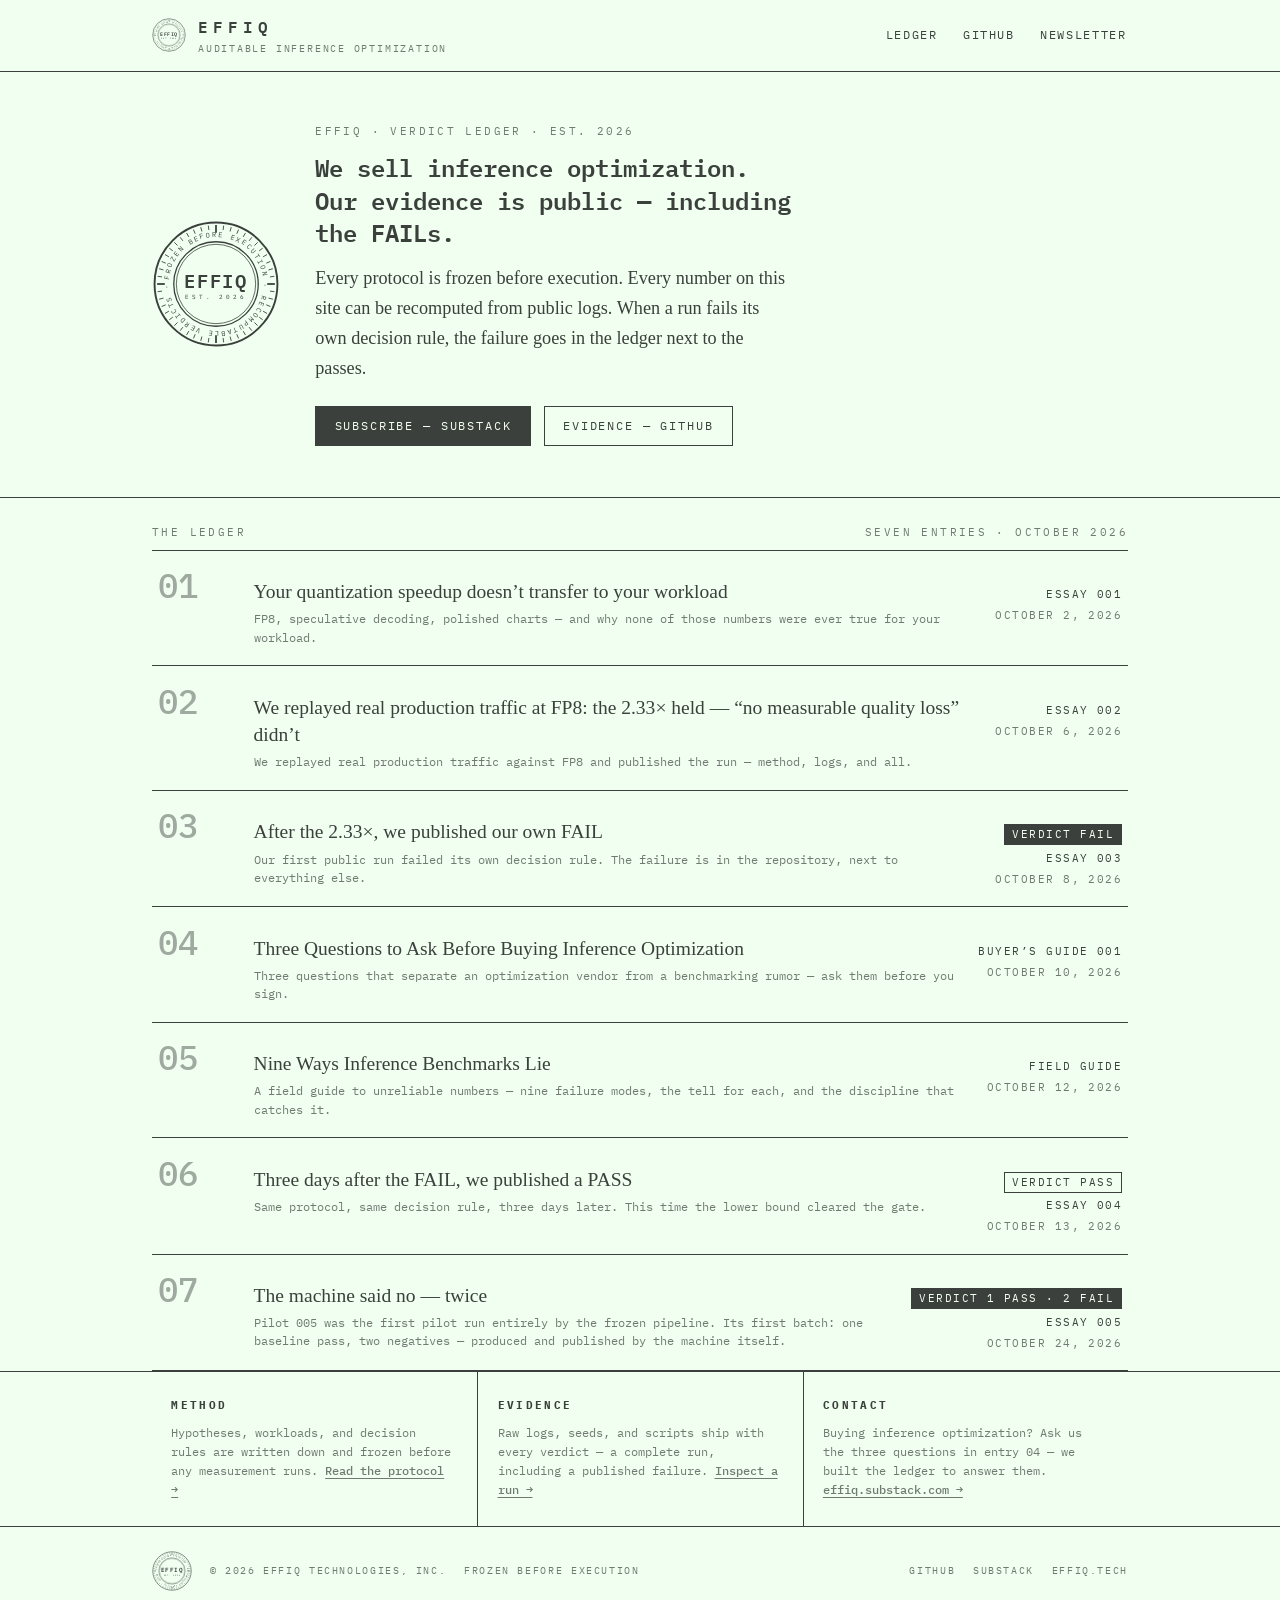
==== commit 67126c8a: "Add files via upload" ====
--- a/index.html
+++ b/index.html
@@ -157,7 +157,7 @@
 </div>
 </section>
 <main class="wrap">
-<div class="ledger-head"><span>THE LEDGER</span><span>SIX ENTRIES · OCTOBER 2026</span></div>
+<div class="ledger-head"><span>THE LEDGER</span><span>SEVEN ENTRIES · OCTOBER 2026</span></div>
 <ul class="ledger">
 <li><a href="essays/essay-001-quantization-speedup.html">
 <span class="no">01</span>
@@ -183,6 +183,10 @@
 <span class="no">06</span>
 <span><span class="title">Three days after the FAIL, we published a PASS</span><span class="dek">Same protocol, same decision rule, three days later. This time the lower bound cleared the gate.</span></span>
 <span class="meta"><span class="verdict-pass">VERDICT PASS</span><span class="kind">ESSAY 004</span>OCTOBER 13, 2026</span>
+</a></li><li><a href="essays/essay-005-the-machine-said-no.html">
+<span class="no">07</span>
+<span><span class="title">The machine said no — twice</span><span class="dek">Pilot 005 was the first pilot run entirely by the frozen pipeline. Its first batch: one baseline pass, two negatives — produced and published by the machine itself.</span></span>
+<span class="meta"><span class="verdict-fail">VERDICT 1 PASS · 2 FAIL</span><span class="kind">ESSAY 005</span>OCTOBER 24, 2026</span>
 </a></li>
 </ul>
 </main>
